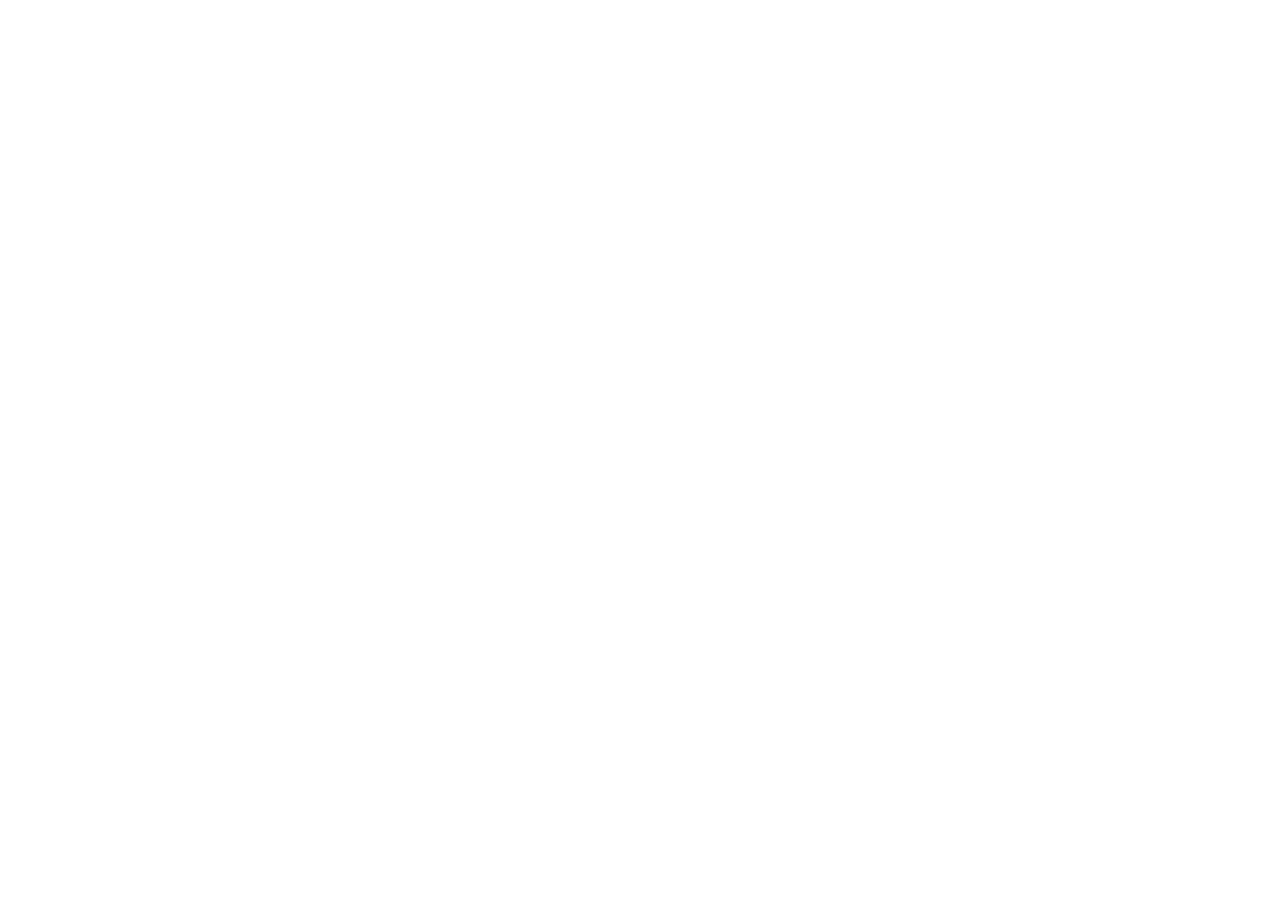
==== index.html @ ec581cc8 "project" ====
<!DOCTYPE html>
<html lang="en">
<head>
    <meta charset="UTF-8">
    <meta name="viewport" content="width=device-width, initial-scale=1.0">
    <meta http-equiv="X-UA-Compatible" content="ie=edge">
    <title>Document</title>
</head>
<body>
    
</body>
</html>
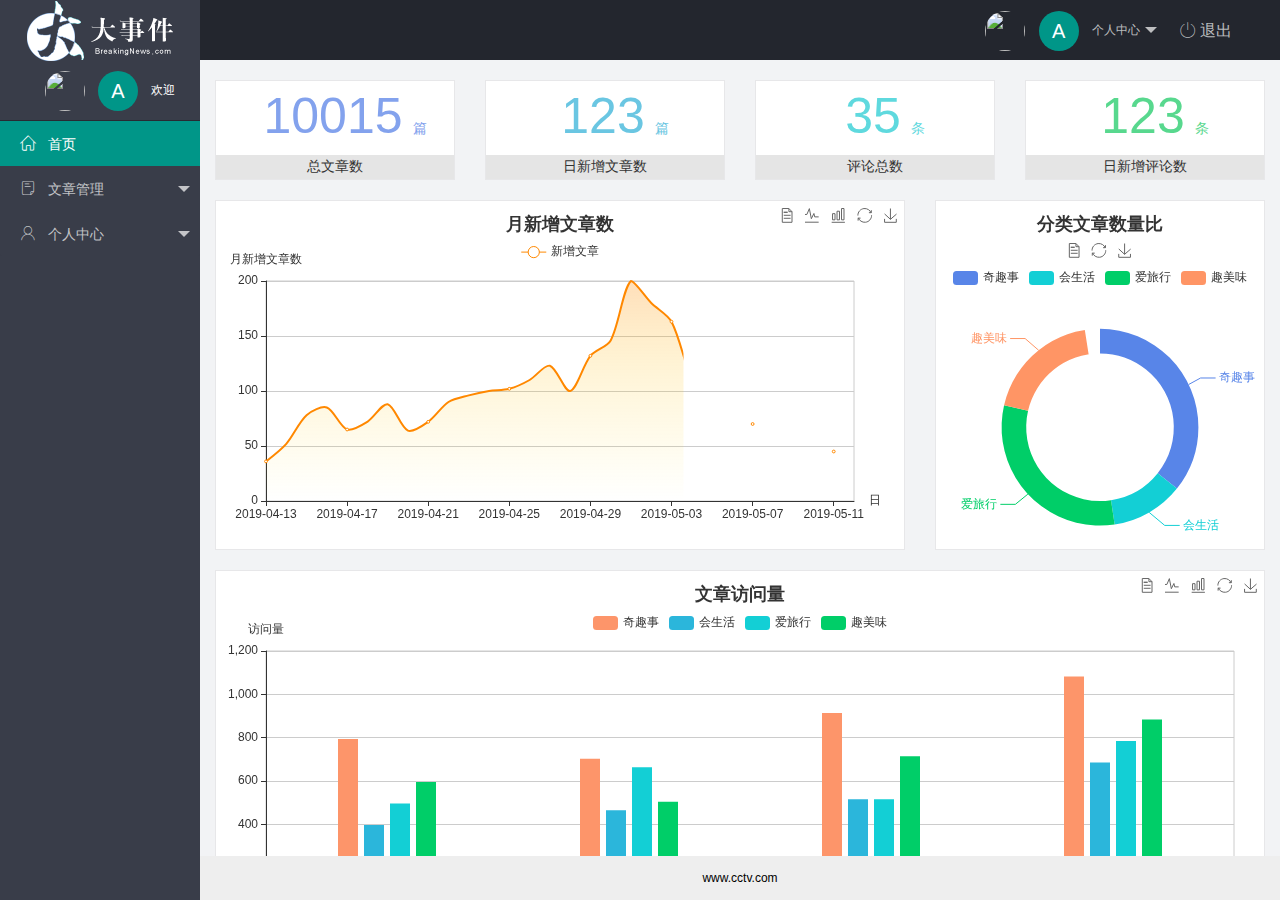
==== commit ab326d18: "完成了主页开发" ====
--- a/index.html
+++ b/index.html
@@ -4,9 +4,100 @@
     <meta charset="UTF-8">
     <meta name="viewport" content="width=device-width, initial-scale=1.0">
     <meta http-equiv="X-UA-Compatible" content="ie=edge">
-    <title>Document</title>
+    <title>后台主页</title>
+    <link rel="stylesheet" href="/assets/lib/layui/css/layui.css">
+    <link rel="stylesheet" href="/assets/fonts/iconfont.css">
+    <link rel="stylesheet" href="/assets/css/index.css">
+    
+   
 </head>
 <body>
-    
-</body>
+    <div class="layui-layout layui-layout-admin">
+      <div class="layui-header">
+        <div class="layui-logo layui-hide-xs layui-bg-black">
+            <img src="/assets/images/logo.png" alt="">
+        </div>
+        <!-- 头部区域（可配合layui 已有的水平导航） -->
+        <ul class="layui-nav layui-layout-left">
+          <!-- 移动端显示 -->
+          <li class="layui-nav-item layui-show-xs-inline-block layui-hide-sm" lay-header-event="menuLeft">
+            <i class="layui-icon layui-icon-spread-left"></i>
+          </li>
+          
+          <li class="layui-nav-item">
+            <dl class="layui-nav-child">
+              <dd><a href="">menu 11</a></dd>
+              <dd><a href="">menu 22</a></dd>
+              <dd><a href="">menu 33</a></dd>
+            </dl>
+          </li>
+        </ul>
+        <ul class="layui-nav layui-layout-right">
+          <li class="layui-nav-item layui-hide layui-show-md-inline-block">
+            <a href="javascript:;" class="userinfo">
+              <img src="//tva1.sinaimg.cn/crop.0.0.118.118.180/5db11ff4gw1e77d3nqrv8j203b03cweg.jpg" class="layui-nav-img">
+              <span class="text-avatar">A</span>
+              个人中心
+            </a>
+            <dl class="layui-nav-child">
+              <dd><a href="">基本资料</a></dd>
+              <dd><a href="">更换头像</a></dd>
+              <dd><a href="">重置密码</a></dd>
+            </dl>
+          </li>
+          <li class="layui-nav-item" lay-header-event="menuRight" lay-unselect>
+            <a href="javascript:;" class="iconfont icon-tuichu" id="btnLogout">
+              退出
+            </a>
+          </li>
+        </ul>
+      </div>
+      
+      <div class="layui-side layui-bg-black">
+        <div class="layui-side-scroll">
+                <div class="userinfo">
+                        <img src="//tva1.sinaimg.cn/crop.0.0.118.118.180/5db11ff4gw1e77d3nqrv8j203b03cweg.jpg" class="layui-nav-img">
+                        <span class="text-avatar">A</span>
+                        <span id="wolcome">欢迎  </span>
+                      </div>
+          <!-- 左侧导航区域（可配合layui已有的垂直导航） -->
+          <ul class="layui-nav layui-nav-tree"  lay-shrink="all" >
+                <li class="layui-nav-item layui-this"><a href="/home/dashboard.html" target="fm"><i class="iconfont icon-home"></i> 首页</a></li>
+            <li class="layui-nav-item">
+              <a class="" href="javascript:;"><i class="iconfont icon-16"></i>  文章管理</a>
+              <dl class="layui-nav-child">
+                <dd><a href="javascript:;" > <span class="layui-icon layui-icon-app"></span>文章类别</a></dd>
+                <dd><a href="javascript:;"><span class="layui-icon layui-icon-app"></span> 文章列表</a></dd>
+                <dd><a href="javascript:;"><span class="layui-icon layui-icon-app"></span> 发布文章</a></dd>
+              </dl>
+            </li>
+            <li class="layui-nav-item">
+              <a href="javascript:;"><i class="iconfont icon-user"></i> 个人中心</a>
+              <dl class="layui-nav-child">
+                <dd><a href="javascript:;"><i class="layui-icon layui-icon-app"></i>  基本资料</a></dd>
+                <dd><a href="javascript:;"><i class="layui-icon layui-icon-app"></i>  更换头像</a></dd>
+                <dd><a href="javascript:;"><i class="layui-icon layui-icon-app"></i>  重置密码</a></dd>                
+              </dl>
+            </li>
+          </ul>
+        </div>
+      </div>
+      
+      <div class="layui-body">
+          <iframe src="/home/dashboard.html" frameborder="0" name="fm"></iframe>
+        <!-- 内容主体区域 -->
+        <div style="padding: 15px;">内容主体区域。记得修改 layui.css 和 js 的路径</div>
+      </div>
+      
+      <div class="layui-footer">
+        <!-- 底部固定区域 -->
+        www.cctv.com
+      </div>
+    </div>
+     <script src="/assets/lib/layui/layui.all.js"></script>
+     <script src="./assets/lib/jquery.js"></script>
+     <script src="./assets/js/baseAPI.js"></script>
+     <script src="./assets/js/index.js"></script>
+    </body>
+   
 </html>--- a/assets/lib/layui/css/layui.css
+++ b/assets/lib/layui/css/layui.css
@@ -0,0 +1,2 @@
+/** layui-v2.5.5 MIT License By https://www.layui.com */
+ .layui-inline,img{display:inline-block;vertical-align:middle}h1,h2,h3,h4,h5,h6{font-weight:400}.layui-edge,.layui-header,.layui-inline,.layui-main{position:relative}.layui-body,.layui-edge,.layui-elip{overflow:hidden}.layui-btn,.layui-edge,.layui-inline,img{vertical-align:middle}.layui-btn,.layui-disabled,.layui-icon,.layui-unselect{-moz-user-select:none;-webkit-user-select:none;-ms-user-select:none}.layui-elip,.layui-form-checkbox span,.layui-form-pane .layui-form-label{text-overflow:ellipsis;white-space:nowrap}.layui-breadcrumb,.layui-tree-btnGroup{visibility:hidden}blockquote,body,button,dd,div,dl,dt,form,h1,h2,h3,h4,h5,h6,input,li,ol,p,pre,td,textarea,th,ul{margin:0;padding:0;-webkit-tap-highlight-color:rgba(0,0,0,0)}a:active,a:hover{outline:0}img{border:none}li{list-style:none}table{border-collapse:collapse;border-spacing:0}h4,h5,h6{font-size:100%}button,input,optgroup,option,select,textarea{font-family:inherit;font-size:inherit;font-style:inherit;font-weight:inherit;outline:0}pre{white-space:pre-wrap;white-space:-moz-pre-wrap;white-space:-pre-wrap;white-space:-o-pre-wrap;word-wrap:break-word}body{line-height:24px;font:14px Helvetica Neue,Helvetica,PingFang SC,Tahoma,Arial,sans-serif}hr{height:1px;margin:10px 0;border:0;clear:both}a{color:#333;text-decoration:none}a:hover{color:#777}a cite{font-style:normal;*cursor:pointer}.layui-border-box,.layui-border-box *{box-sizing:border-box}.layui-box,.layui-box *{box-sizing:content-box}.layui-clear{clear:both;*zoom:1}.layui-clear:after{content:'\20';clear:both;*zoom:1;display:block;height:0}.layui-inline{*display:inline;*zoom:1}.layui-edge{display:inline-block;width:0;height:0;border-width:6px;border-style:dashed;border-color:transparent}.layui-edge-top{top:-4px;border-bottom-color:#999;border-bottom-style:solid}.layui-edge-right{border-left-color:#999;border-left-style:solid}.layui-edge-bottom{top:2px;border-top-color:#999;border-top-style:solid}.layui-edge-left{border-right-color:#999;border-right-style:solid}.layui-disabled,.layui-disabled:hover{color:#d2d2d2!important;cursor:not-allowed!important}.layui-circle{border-radius:100%}.layui-show{display:block!important}.layui-hide{display:none!important}@font-face{font-family:layui-icon;src:url(../font/iconfont.eot?v=250);src:url(../font/iconfont.eot?v=250#iefix) format('embedded-opentype'),url(../font/iconfont.woff2?v=250) format('woff2'),url(../font/iconfont.woff?v=250) format('woff'),url(../font/iconfont.ttf?v=250) format('truetype'),url(../font/iconfont.svg?v=250#layui-icon) format('svg')}.layui-icon{font-family:layui-icon!important;font-size:16px;font-style:normal;-webkit-font-smoothing:antialiased;-moz-osx-font-smoothing:grayscale}.layui-icon-reply-fill:before{content:"\e611"}.layui-icon-set-fill:before{content:"\e614"}.layui-icon-menu-fill:before{content:"\e60f"}.layui-icon-search:before{content:"\e615"}.layui-icon-share:before{content:"\e641"}.layui-icon-set-sm:before{content:"\e620"}.layui-icon-engine:before{content:"\e628"}.layui-icon-close:before{content:"\1006"}.layui-icon-close-fill:before{content:"\1007"}.layui-icon-chart-screen:before{content:"\e629"}.layui-icon-star:before{content:"\e600"}.layui-icon-circle-dot:before{content:"\e617"}.layui-icon-chat:before{content:"\e606"}.layui-icon-release:before{content:"\e609"}.layui-icon-list:before{content:"\e60a"}.layui-icon-chart:before{content:"\e62c"}.layui-icon-ok-circle:before{content:"\1005"}.layui-icon-layim-theme:before{content:"\e61b"}.layui-icon-table:before{content:"\e62d"}.layui-icon-right:before{content:"\e602"}.layui-icon-left:before{content:"\e603"}.layui-icon-cart-simple:before{content:"\e698"}.layui-icon-face-cry:before{content:"\e69c"}.layui-icon-face-smile:before{content:"\e6af"}.layui-icon-survey:before{content:"\e6b2"}.layui-icon-tree:before{content:"\e62e"}.layui-icon-upload-circle:before{content:"\e62f"}.layui-icon-add-circle:before{content:"\e61f"}.layui-icon-download-circle:before{content:"\e601"}.layui-icon-templeate-1:before{content:"\e630"}.layui-icon-util:before{content:"\e631"}.layui-icon-face-surprised:before{content:"\e664"}.layui-icon-edit:before{content:"\e642"}.layui-icon-speaker:before{content:"\e645"}.layui-icon-down:before{content:"\e61a"}.layui-icon-file:before{content:"\e621"}.layui-icon-layouts:before{content:"\e632"}.layui-icon-rate-half:before{content:"\e6c9"}.layui-icon-add-circle-fine:before{content:"\e608"}.layui-icon-prev-circle:before{content:"\e633"}.layui-icon-read:before{content:"\e705"}.layui-icon-404:before{content:"\e61c"}.layui-icon-carousel:before{content:"\e634"}.layui-icon-help:before{content:"\e607"}.layui-icon-code-circle:before{content:"\e635"}.layui-icon-water:before{content:"\e636"}.layui-icon-username:before{content:"\e66f"}.layui-icon-find-fill:before{content:"\e670"}.layui-icon-about:before{content:"\e60b"}.layui-icon-location:before{content:"\e715"}.layui-icon-up:before{content:"\e619"}.layui-icon-pause:before{content:"\e651"}.layui-icon-date:before{content:"\e637"}.layui-icon-layim-uploadfile:before{content:"\e61d"}.layui-icon-delete:before{content:"\e640"}.layui-icon-play:before{content:"\e652"}.layui-icon-top:before{content:"\e604"}.layui-icon-friends:before{content:"\e612"}.layui-icon-refresh-3:before{content:"\e9aa"}.layui-icon-ok:before{content:"\e605"}.layui-icon-layer:before{content:"\e638"}.layui-icon-face-smile-fine:before{content:"\e60c"}.layui-icon-dollar:before{content:"\e659"}.layui-icon-group:before{content:"\e613"}.layui-icon-layim-download:before{content:"\e61e"}.layui-icon-picture-fine:before{content:"\e60d"}.layui-icon-link:before{content:"\e64c"}.layui-icon-diamond:before{content:"\e735"}.layui-icon-log:before{content:"\e60e"}.layui-icon-rate-solid:before{content:"\e67a"}.layui-icon-fonts-del:before{content:"\e64f"}.layui-icon-unlink:before{content:"\e64d"}.layui-icon-fonts-clear:before{content:"\e639"}.layui-icon-triangle-r:before{content:"\e623"}.layui-icon-circle:before{content:"\e63f"}.layui-icon-radio:before{content:"\e643"}.layui-icon-align-center:before{content:"\e647"}.layui-icon-align-right:before{content:"\e648"}.layui-icon-align-left:before{content:"\e649"}.layui-icon-loading-1:before{content:"\e63e"}.layui-icon-return:before{content:"\e65c"}.layui-icon-fonts-strong:before{content:"\e62b"}.layui-icon-upload:before{content:"\e67c"}.layui-icon-dialogue:before{content:"\e63a"}.layui-icon-video:before{content:"\e6ed"}.layui-icon-headset:before{content:"\e6fc"}.layui-icon-cellphone-fine:before{content:"\e63b"}.layui-icon-add-1:before{content:"\e654"}.layui-icon-face-smile-b:before{content:"\e650"}.layui-icon-fonts-html:before{content:"\e64b"}.layui-icon-form:before{content:"\e63c"}.layui-icon-cart:before{content:"\e657"}.layui-icon-camera-fill:before{content:"\e65d"}.layui-icon-tabs:before{content:"\e62a"}.layui-icon-fonts-code:before{content:"\e64e"}.layui-icon-fire:before{content:"\e756"}.layui-icon-set:before{content:"\e716"}.layui-icon-fonts-u:before{content:"\e646"}.layui-icon-triangle-d:before{content:"\e625"}.layui-icon-tips:before{content:"\e702"}.layui-icon-picture:before{content:"\e64a"}.layui-icon-more-vertical:before{content:"\e671"}.layui-icon-flag:before{content:"\e66c"}.layui-icon-loading:before{content:"\e63d"}.layui-icon-fonts-i:before{content:"\e644"}.layui-icon-refresh-1:before{content:"\e666"}.layui-icon-rmb:before{content:"\e65e"}.layui-icon-home:before{content:"\e68e"}.layui-icon-user:before{content:"\e770"}.layui-icon-notice:before{content:"\e667"}.layui-icon-login-weibo:before{content:"\e675"}.layui-icon-voice:before{content:"\e688"}.layui-icon-upload-drag:before{content:"\e681"}.layui-icon-login-qq:before{content:"\e676"}.layui-icon-snowflake:before{content:"\e6b1"}.layui-icon-file-b:before{content:"\e655"}.layui-icon-template:before{content:"\e663"}.layui-icon-auz:before{content:"\e672"}.layui-icon-console:before{content:"\e665"}.layui-icon-app:before{content:"\e653"}.layui-icon-prev:before{content:"\e65a"}.layui-icon-website:before{content:"\e7ae"}.layui-icon-next:before{content:"\e65b"}.layui-icon-component:before{content:"\e857"}.layui-icon-more:before{content:"\e65f"}.layui-icon-login-wechat:before{content:"\e677"}.layui-icon-shrink-right:before{content:"\e668"}.layui-icon-spread-left:before{content:"\e66b"}.layui-icon-camera:before{content:"\e660"}.layui-icon-note:before{content:"\e66e"}.layui-icon-refresh:before{content:"\e669"}.layui-icon-female:before{content:"\e661"}.layui-icon-male:before{content:"\e662"}.layui-icon-password:before{content:"\e673"}.layui-icon-senior:before{content:"\e674"}.layui-icon-theme:before{content:"\e66a"}.layui-icon-tread:before{content:"\e6c5"}.layui-icon-praise:before{content:"\e6c6"}.layui-icon-star-fill:before{content:"\e658"}.layui-icon-rate:before{content:"\e67b"}.layui-icon-template-1:before{content:"\e656"}.layui-icon-vercode:before{content:"\e679"}.layui-icon-cellphone:before{content:"\e678"}.layui-icon-screen-full:before{content:"\e622"}.layui-icon-screen-restore:before{content:"\e758"}.layui-icon-cols:before{content:"\e610"}.layui-icon-export:before{content:"\e67d"}.layui-icon-print:before{content:"\e66d"}.layui-icon-slider:before{content:"\e714"}.layui-icon-addition:before{content:"\e624"}.layui-icon-subtraction:before{content:"\e67e"}.layui-icon-service:before{content:"\e626"}.layui-icon-transfer:before{content:"\e691"}.layui-main{width:1140px;margin:0 auto}.layui-header{z-index:1000;height:60px}.layui-header a:hover{transition:all .5s;-webkit-transition:all .5s}.layui-side{position:fixed;left:0;top:0;bottom:0;z-index:999;width:200px;overflow-x:hidden}.layui-side-scroll{position:relative;width:220px;height:100%;overflow-x:hidden}.layui-body{position:absolute;left:200px;right:0;top:0;bottom:0;z-index:998;width:auto;overflow-y:auto;box-sizing:border-box}.layui-layout-body{overflow:hidden}.layui-layout-admin .layui-header{background-color:#23262E}.layui-layout-admin .layui-side{top:60px;width:200px;overflow-x:hidden}.layui-layout-admin .layui-body{position:fixed;top:60px;bottom:44px}.layui-layout-admin .layui-main{width:auto;margin:0 15px}.layui-layout-admin .layui-footer{position:fixed;left:200px;right:0;bottom:0;height:44px;line-height:44px;padding:0 15px;background-color:#eee}.layui-layout-admin .layui-logo{position:absolute;left:0;top:0;width:200px;height:100%;line-height:60px;text-align:center;color:#009688;font-size:16px}.layui-layout-admin .layui-header .layui-nav{background:0 0}.layui-layout-left{position:absolute!important;left:200px;top:0}.layui-layout-right{position:absolute!important;right:0;top:0}.layui-container{position:relative;margin:0 auto;padding:0 15px;box-sizing:border-box}.layui-fluid{position:relative;margin:0 auto;padding:0 15px}.layui-row:after,.layui-row:before{content:'';display:block;clear:both}.layui-col-lg1,.layui-col-lg10,.layui-col-lg11,.layui-col-lg12,.layui-col-lg2,.layui-col-lg3,.layui-col-lg4,.layui-col-lg5,.layui-col-lg6,.layui-col-lg7,.layui-col-lg8,.layui-col-lg9,.layui-col-md1,.layui-col-md10,.layui-col-md11,.layui-col-md12,.layui-col-md2,.layui-col-md3,.layui-col-md4,.layui-col-md5,.layui-col-md6,.layui-col-md7,.layui-col-md8,.layui-col-md9,.layui-col-sm1,.layui-col-sm10,.layui-col-sm11,.layui-col-sm12,.layui-col-sm2,.layui-col-sm3,.layui-col-sm4,.layui-col-sm5,.layui-col-sm6,.layui-col-sm7,.layui-col-sm8,.layui-col-sm9,.layui-col-xs1,.layui-col-xs10,.layui-col-xs11,.layui-col-xs12,.layui-col-xs2,.layui-col-xs3,.layui-col-xs4,.layui-col-xs5,.layui-col-xs6,.layui-col-xs7,.layui-col-xs8,.layui-col-xs9{position:relative;display:block;box-sizing:border-box}.layui-col-xs1,.layui-col-xs10,.layui-col-xs11,.layui-col-xs12,.layui-col-xs2,.layui-col-xs3,.layui-col-xs4,.layui-col-xs5,.layui-col-xs6,.layui-col-xs7,.layui-col-xs8,.layui-col-xs9{float:left}.layui-col-xs1{width:8.33333333%}.layui-col-xs2{width:16.66666667%}.layui-col-xs3{width:25%}.layui-col-xs4{width:33.33333333%}.layui-col-xs5{width:41.66666667%}.layui-col-xs6{width:50%}.layui-col-xs7{width:58.33333333%}.layui-col-xs8{width:66.66666667%}.layui-col-xs9{width:75%}.layui-col-xs10{width:83.33333333%}.layui-col-xs11{width:91.66666667%}.layui-col-xs12{width:100%}.layui-col-xs-offset1{margin-left:8.33333333%}.layui-col-xs-offset2{margin-left:16.66666667%}.layui-col-xs-offset3{margin-left:25%}.layui-col-xs-offset4{margin-left:33.33333333%}.layui-col-xs-offset5{margin-left:41.66666667%}.layui-col-xs-offset6{margin-left:50%}.layui-col-xs-offset7{margin-left:58.33333333%}.layui-col-xs-offset8{margin-left:66.66666667%}.layui-col-xs-offset9{margin-left:75%}.layui-col-xs-offset10{margin-left:83.33333333%}.layui-col-xs-offset11{margin-left:91.66666667%}.layui-col-xs-offset12{margin-left:100%}@media screen and (max-width:768px){.layui-hide-xs{display:none!important}.layui-show-xs-block{display:block!important}.layui-show-xs-inline{display:inline!important}.layui-show-xs-inline-block{display:inline-block!important}}@media screen and (min-width:768px){.layui-container{width:750px}.layui-hide-sm{display:none!important}.layui-show-sm-block{display:block!important}.layui-show-sm-inline{display:inline!important}.layui-show-sm-inline-block{display:inline-block!important}.layui-col-sm1,.layui-col-sm10,.layui-col-sm11,.layui-col-sm12,.layui-col-sm2,.layui-col-sm3,.layui-col-sm4,.layui-col-sm5,.layui-col-sm6,.layui-col-sm7,.layui-col-sm8,.layui-col-sm9{float:left}.layui-col-sm1{width:8.33333333%}.layui-col-sm2{width:16.66666667%}.layui-col-sm3{width:25%}.layui-col-sm4{width:33.33333333%}.layui-col-sm5{width:41.66666667%}.layui-col-sm6{width:50%}.layui-col-sm7{width:58.33333333%}.layui-col-sm8{width:66.66666667%}.layui-col-sm9{width:75%}.layui-col-sm10{width:83.33333333%}.layui-col-sm11{width:91.66666667%}.layui-col-sm12{width:100%}.layui-col-sm-offset1{margin-left:8.33333333%}.layui-col-sm-offset2{margin-left:16.66666667%}.layui-col-sm-offset3{margin-left:25%}.layui-col-sm-offset4{margin-left:33.33333333%}.layui-col-sm-offset5{margin-left:41.66666667%}.layui-col-sm-offset6{margin-left:50%}.layui-col-sm-offset7{margin-left:58.33333333%}.layui-col-sm-offset8{margin-left:66.66666667%}.layui-col-sm-offset9{margin-left:75%}.layui-col-sm-offset10{margin-left:83.33333333%}.layui-col-sm-offset11{margin-left:91.66666667%}.layui-col-sm-offset12{margin-left:100%}}@media screen and (min-width:992px){.layui-container{width:970px}.layui-hide-md{display:none!important}.layui-show-md-block{display:block!important}.layui-show-md-inline{display:inline!important}.layui-show-md-inline-block{display:inline-block!important}.layui-col-md1,.layui-col-md10,.layui-col-md11,.layui-col-md12,.layui-col-md2,.layui-col-md3,.layui-col-md4,.layui-col-md5,.layui-col-md6,.layui-col-md7,.layui-col-md8,.layui-col-md9{float:left}.layui-col-md1{width:8.33333333%}.layui-col-md2{width:16.66666667%}.layui-col-md3{width:25%}.layui-col-md4{width:33.33333333%}.layui-col-md5{width:41.66666667%}.layui-col-md6{width:50%}.layui-col-md7{width:58.33333333%}.layui-col-md8{width:66.66666667%}.layui-col-md9{width:75%}.layui-col-md10{width:83.33333333%}.layui-col-md11{width:91.66666667%}.layui-col-md12{width:100%}.layui-col-md-offset1{margin-left:8.33333333%}.layui-col-md-offset2{margin-left:16.66666667%}.layui-col-md-offset3{margin-left:25%}.layui-col-md-offset4{margin-left:33.33333333%}.layui-col-md-offset5{margin-left:41.66666667%}.layui-col-md-offset6{margin-left:50%}.layui-col-md-offset7{margin-left:58.33333333%}.layui-col-md-offset8{margin-left:66.66666667%}.layui-col-md-offset9{margin-left:75%}.layui-col-md-offset10{margin-left:83.33333333%}.layui-col-md-offset11{margin-left:91.66666667%}.layui-col-md-offset12{margin-left:100%}}@media screen and (min-width:1200px){.layui-container{width:1170px}.layui-hide-lg{display:none!important}.layui-show-lg-block{display:block!important}.layui-show-lg-inline{display:inline!important}.layui-show-lg-inline-block{display:inline-block!important}.layui-col-lg1,.layui-col-lg10,.layui-col-lg11,.layui-col-lg12,.layui-col-lg2,.layui-col-lg3,.layui-col-lg4,.layui-col-lg5,.layui-col-lg6,.layui-col-lg7,.layui-col-lg8,.layui-col-lg9{float:left}.layui-col-lg1{width:8.33333333%}.layui-col-lg2{width:16.66666667%}.layui-col-lg3{width:25%}.layui-col-lg4{width:33.33333333%}.layui-col-lg5{width:41.66666667%}.layui-col-lg6{width:50%}.layui-col-lg7{width:58.33333333%}.layui-col-lg8{width:66.66666667%}.layui-col-lg9{width:75%}.layui-col-lg10{width:83.33333333%}.layui-col-lg11{width:91.66666667%}.layui-col-lg12{width:100%}.layui-col-lg-offset1{margin-left:8.33333333%}.layui-col-lg-offset2{margin-left:16.66666667%}.layui-col-lg-offset3{margin-left:25%}.layui-col-lg-offset4{margin-left:33.33333333%}.layui-col-lg-offset5{margin-left:41.66666667%}.layui-col-lg-offset6{margin-left:50%}.layui-col-lg-offset7{margin-left:58.33333333%}.layui-col-lg-offset8{margin-left:66.66666667%}.layui-col-lg-offset9{margin-left:75%}.layui-col-lg-offset10{margin-left:83.33333333%}.layui-col-lg-offset11{margin-left:91.66666667%}.layui-col-lg-offset12{margin-left:100%}}.layui-col-space1{margin:-.5px}.layui-col-space1>*{padding:.5px}.layui-col-space3{margin:-1.5px}.layui-col-space3>*{padding:1.5px}.layui-col-space5{margin:-2.5px}.layui-col-space5>*{padding:2.5px}.layui-col-space8{margin:-3.5px}.layui-col-space8>*{padding:3.5px}.layui-col-space10{margin:-5px}.layui-col-space10>*{padding:5px}.layui-col-space12{margin:-6px}.layui-col-space12>*{padding:6px}.layui-col-space15{margin:-7.5px}.layui-col-space15>*{padding:7.5px}.layui-col-space18{margin:-9px}.layui-col-space18>*{padding:9px}.layui-col-space20{margin:-10px}.layui-col-space20>*{padding:10px}.layui-col-space22{margin:-11px}.layui-col-space22>*{padding:11px}.layui-col-space25{margin:-12.5px}.layui-col-space25>*{padding:12.5px}.layui-col-space30{margin:-15px}.layui-col-space30>*{padding:15px}.layui-btn,.layui-input,.layui-select,.layui-textarea,.layui-upload-button{outline:0;-webkit-appearance:none;transition:all .3s;-webkit-transition:all .3s;box-sizing:border-box}.layui-elem-quote{margin-bottom:10px;padding:15px;line-height:22px;border-left:5px solid #009688;border-radius:0 2px 2px 0;background-color:#f2f2f2}.layui-quote-nm{border-style:solid;border-width:1px 1px 1px 5px;background:0 0}.layui-elem-field{margin-bottom:10px;padding:0;border-width:1px;border-style:solid}.layui-elem-field legend{margin-left:20px;padding:0 10px;font-size:20px;font-weight:300}.layui-field-title{margin:10px 0 20px;border-width:1px 0 0}.layui-field-box{padding:10px 15px}.layui-field-title .layui-field-box{padding:10px 0}.layui-progress{position:relative;height:6px;border-radius:20px;background-color:#e2e2e2}.layui-progress-bar{position:absolute;left:0;top:0;width:0;max-width:100%;height:6px;border-radius:20px;text-align:right;background-color:#5FB878;transition:all .3s;-webkit-transition:all .3s}.layui-progress-big,.layui-progress-big .layui-progress-bar{height:18px;line-height:18px}.layui-progress-text{position:relative;top:-20px;line-height:18px;font-size:12px;color:#666}.layui-progress-big .layui-progress-text{position:static;padding:0 10px;color:#fff}.layui-collapse{border-width:1px;border-style:solid;border-radius:2px}.layui-colla-content,.layui-colla-item{border-top-width:1px;border-top-style:solid}.layui-colla-item:first-child{border-top:none}.layui-colla-title{position:relative;height:42px;line-height:42px;padding:0 15px 0 35px;color:#333;background-color:#f2f2f2;cursor:pointer;font-size:14px;overflow:hidden}.layui-colla-content{display:none;padding:10px 15px;line-height:22px;color:#666}.layui-colla-icon{position:absolute;left:15px;top:0;font-size:14px}.layui-card{margin-bottom:15px;border-radius:2px;background-color:#fff;box-shadow:0 1px 2px 0 rgba(0,0,0,.05)}.layui-card:last-child{margin-bottom:0}.layui-card-header{position:relative;height:42px;line-height:42px;padding:0 15px;border-bottom:1px solid #f6f6f6;color:#333;border-radius:2px 2px 0 0;font-size:14px}.layui-bg-black,.layui-bg-blue,.layui-bg-cyan,.layui-bg-green,.layui-bg-orange,.layui-bg-red{color:#fff!important}.layui-card-body{position:relative;padding:10px 15px;line-height:24px}.layui-card-body[pad15]{padding:15px}.layui-card-body[pad20]{padding:20px}.layui-card-body .layui-table{margin:5px 0}.layui-card .layui-tab{margin:0}.layui-panel-window{position:relative;padding:15px;border-radius:0;border-top:5px solid #E6E6E6;background-color:#fff}.layui-auxiliar-moving{position:fixed;left:0;right:0;top:0;bottom:0;width:100%;height:100%;background:0 0;z-index:9999999999}.layui-form-label,.layui-form-mid,.layui-form-select,.layui-input-block,.layui-input-inline,.layui-textarea{position:relative}.layui-bg-red{background-color:#FF5722!important}.layui-bg-orange{background-color:#FFB800!important}.layui-bg-green{background-color:#009688!important}.layui-bg-cyan{background-color:#2F4056!important}.layui-bg-blue{background-color:#1E9FFF!important}.layui-bg-black{background-color:#393D49!important}.layui-bg-gray{background-color:#eee!important;color:#666!important}.layui-badge-rim,.layui-colla-content,.layui-colla-item,.layui-collapse,.layui-elem-field,.layui-form-pane .layui-form-item[pane],.layui-form-pane .layui-form-label,.layui-input,.layui-layedit,.layui-layedit-tool,.layui-quote-nm,.layui-select,.layui-tab-bar,.layui-tab-card,.layui-tab-title,.layui-tab-title .layui-this:after,.layui-textarea{border-color:#e6e6e6}.layui-timeline-item:before,hr{background-color:#e6e6e6}.layui-text{line-height:22px;font-size:14px;color:#666}.layui-text h1,.layui-text h2,.layui-text h3{font-weight:500;color:#333}.layui-text h1{font-size:30px}.layui-text h2{font-size:24px}.layui-text h3{font-size:18px}.layui-text a:not(.layui-btn){color:#01AAED}.layui-text a:not(.layui-btn):hover{text-decoration:underline}.layui-text ul{padding:5px 0 5px 15px}.layui-text ul li{margin-top:5px;list-style-type:disc}.layui-text em,.layui-word-aux{color:#999!important;padding:0 5px!important}.layui-btn{display:inline-block;height:38px;line-height:38px;padding:0 18px;background-color:#009688;color:#fff;white-space:nowrap;text-align:center;font-size:14px;border:none;border-radius:2px;cursor:pointer}.layui-btn:hover{opacity:.8;filter:alpha(opacity=80);color:#fff}.layui-btn:active{opacity:1;filter:alpha(opacity=100)}.layui-btn+.layui-btn{margin-left:10px}.layui-btn-container{font-size:0}.layui-btn-container .layui-btn{margin-right:10px;margin-bottom:10px}.layui-btn-container .layui-btn+.layui-btn{margin-left:0}.layui-table .layui-btn-container .layui-btn{margin-bottom:9px}.layui-btn-radius{border-radius:100px}.layui-btn .layui-icon{margin-right:3px;font-size:18px;vertical-align:bottom;vertical-align:middle\9}.layui-btn-primary{border:1px solid #C9C9C9;background-color:#fff;color:#555}.layui-btn-primary:hover{border-color:#009688;color:#333}.layui-btn-normal{background-color:#1E9FFF}.layui-btn-warm{background-color:#FFB800}.layui-btn-danger{background-color:#FF5722}.layui-btn-checked{background-color:#5FB878}.layui-btn-disabled,.layui-btn-disabled:active,.layui-btn-disabled:hover{border:1px solid #e6e6e6;background-color:#FBFBFB;color:#C9C9C9;cursor:not-allowed;opacity:1}.layui-btn-lg{height:44px;line-height:44px;padding:0 25px;font-size:16px}.layui-btn-sm{height:30px;line-height:30px;padding:0 10px;font-size:12px}.layui-btn-sm i{font-size:16px!important}.layui-btn-xs{height:22px;line-height:22px;padding:0 5px;font-size:12px}.layui-btn-xs i{font-size:14px!important}.layui-btn-group{display:inline-block;vertical-align:middle;font-size:0}.layui-btn-group .layui-btn{margin-left:0!important;margin-right:0!important;border-left:1px solid rgba(255,255,255,.5);border-radius:0}.layui-btn-group .layui-btn-primary{border-left:none}.layui-btn-group .layui-btn-primary:hover{border-color:#C9C9C9;color:#009688}.layui-btn-group .layui-btn:first-child{border-left:none;border-radius:2px 0 0 2px}.layui-btn-group .layui-btn-primary:first-child{border-left:1px solid #c9c9c9}.layui-btn-group .layui-btn:last-child{border-radius:0 2px 2px 0}.layui-btn-group .layui-btn+.layui-btn{margin-left:0}.layui-btn-group+.layui-btn-group{margin-left:10px}.layui-btn-fluid{width:100%}.layui-input,.layui-select,.layui-textarea{height:38px;line-height:1.3;line-height:38px\9;border-width:1px;border-style:solid;background-color:#fff;border-radius:2px}.layui-input::-webkit-input-placeholder,.layui-select::-webkit-input-placeholder,.layui-textarea::-webkit-input-placeholder{line-height:1.3}.layui-input,.layui-textarea{display:block;width:100%;padding-left:10px}.layui-input:hover,.layui-textarea:hover{border-color:#D2D2D2!important}.layui-input:focus,.layui-textarea:focus{border-color:#C9C9C9!important}.layui-textarea{min-height:100px;height:auto;line-height:20px;padding:6px 10px;resize:vertical}.layui-select{padding:0 10px}.layui-form input[type=checkbox],.layui-form input[type=radio],.layui-form select{display:none}.layui-form [lay-ignore]{display:initial}.layui-form-item{margin-bottom:15px;clear:both;*zoom:1}.layui-form-item:after{content:'\20';clear:both;*zoom:1;display:block;height:0}.layui-form-label{float:left;display:block;padding:9px 15px;width:80px;font-weight:400;line-height:20px;text-align:right}.layui-form-label-col{display:block;float:none;padding:9px 0;line-height:20px;text-align:left}.layui-form-item .layui-inline{margin-bottom:5px;margin-right:10px}.layui-input-block{margin-left:110px;min-height:36px}.layui-input-inline{display:inline-block;vertical-align:middle}.layui-form-item .layui-input-inline{float:left;width:190px;margin-right:10px}.layui-form-text .layui-input-inline{width:auto}.layui-form-mid{float:left;display:block;padding:9px 0!important;line-height:20px;margin-right:10px}.layui-form-danger+.layui-form-select .layui-input,.layui-form-danger:focus{border-color:#FF5722!important}.layui-form-select .layui-input{padding-right:30px;cursor:pointer}.layui-form-select .layui-edge{position:absolute;right:10px;top:50%;margin-top:-3px;cursor:pointer;border-width:6px;border-top-color:#c2c2c2;border-top-style:solid;transition:all .3s;-webkit-transition:all .3s}.layui-form-select dl{display:none;position:absolute;left:0;top:42px;padding:5px 0;z-index:899;min-width:100%;border:1px solid #d2d2d2;max-height:300px;overflow-y:auto;background-color:#fff;border-radius:2px;box-shadow:0 2px 4px rgba(0,0,0,.12);box-sizing:border-box}.layui-form-select dl dd,.layui-form-select dl dt{padding:0 10px;line-height:36px;white-space:nowrap;overflow:hidden;text-overflow:ellipsis}.layui-form-select dl dt{font-size:12px;color:#999}.layui-form-select dl dd{cursor:pointer}.layui-form-select dl dd:hover{background-color:#f2f2f2;-webkit-transition:.5s all;transition:.5s all}.layui-form-select .layui-select-group dd{padding-left:20px}.layui-form-select dl dd.layui-select-tips{padding-left:10px!important;color:#999}.layui-form-select dl dd.layui-this{background-color:#5FB878;color:#fff}.layui-form-checkbox,.layui-form-select dl dd.layui-disabled{background-color:#fff}.layui-form-selected dl{display:block}.layui-form-checkbox,.layui-form-checkbox *,.layui-form-switch{display:inline-block;vertical-align:middle}.layui-form-selected .layui-edge{margin-top:-9px;-webkit-transform:rotate(180deg);transform:rotate(180deg);margin-top:-3px\9}:root .layui-form-selected .layui-edge{margin-top:-9px\0/IE9}.layui-form-selectup dl{top:auto;bottom:42px}.layui-select-none{margin:5px 0;text-align:center;color:#999}.layui-select-disabled .layui-disabled{border-color:#eee!important}.layui-select-disabled .layui-edge{border-top-color:#d2d2d2}.layui-form-checkbox{position:relative;height:30px;line-height:30px;margin-right:10px;padding-right:30px;cursor:pointer;font-size:0;-webkit-transition:.1s linear;transition:.1s linear;box-sizing:border-box}.layui-form-checkbox span{padding:0 10px;height:100%;font-size:14px;border-radius:2px 0 0 2px;background-color:#d2d2d2;color:#fff;overflow:hidden}.layui-form-checkbox:hover span{background-color:#c2c2c2}.layui-form-checkbox i{position:absolute;right:0;top:0;width:30px;height:28px;border:1px solid #d2d2d2;border-left:none;border-radius:0 2px 2px 0;color:#fff;font-size:20px;text-align:center}.layui-form-checkbox:hover i{border-color:#c2c2c2;color:#c2c2c2}.layui-form-checked,.layui-form-checked:hover{border-color:#5FB878}.layui-form-checked span,.layui-form-checked:hover span{background-color:#5FB878}.layui-form-checked i,.layui-form-checked:hover i{color:#5FB878}.layui-form-item .layui-form-checkbox{margin-top:4px}.layui-form-checkbox[lay-skin=primary]{height:auto!important;line-height:normal!important;min-width:18px;min-height:18px;border:none!important;margin-right:0;padding-left:28px;padding-right:0;background:0 0}.layui-form-checkbox[lay-skin=primary] span{padding-left:0;padding-right:15px;line-height:18px;background:0 0;color:#666}.layui-form-checkbox[lay-skin=primary] i{right:auto;left:0;width:16px;height:16px;line-height:16px;border:1px solid #d2d2d2;font-size:12px;border-radius:2px;background-color:#fff;-webkit-transition:.1s linear;transition:.1s linear}.layui-form-checkbox[lay-skin=primary]:hover i{border-color:#5FB878;color:#fff}.layui-form-checked[lay-skin=primary] i{border-color:#5FB878!important;background-color:#5FB878;color:#fff}.layui-checkbox-disbaled[lay-skin=primary] span{background:0 0!important;color:#c2c2c2}.layui-checkbox-disbaled[lay-skin=primary]:hover i{border-color:#d2d2d2}.layui-form-item .layui-form-checkbox[lay-skin=primary]{margin-top:10px}.layui-form-switch{position:relative;height:22px;line-height:22px;min-width:35px;padding:0 5px;margin-top:8px;border:1px solid #d2d2d2;border-radius:20px;cursor:pointer;background-color:#fff;-webkit-transition:.1s linear;transition:.1s linear}.layui-form-switch i{position:absolute;left:5px;top:3px;width:16px;height:16px;border-radius:20px;background-color:#d2d2d2;-webkit-transition:.1s linear;transition:.1s linear}.layui-form-switch em{position:relative;top:0;width:25px;margin-left:21px;padding:0!important;text-align:center!important;color:#999!important;font-style:normal!important;font-size:12px}.layui-form-onswitch{border-color:#5FB878;background-color:#5FB878}.layui-checkbox-disbaled,.layui-checkbox-disbaled i{border-color:#e2e2e2!important}.layui-form-onswitch i{left:100%;margin-left:-21px;background-color:#fff}.layui-form-onswitch em{margin-left:5px;margin-right:21px;color:#fff!important}.layui-checkbox-disbaled span{background-color:#e2e2e2!important}.layui-checkbox-disbaled:hover i{color:#fff!important}[lay-radio]{display:none}.layui-form-radio,.layui-form-radio *{display:inline-block;vertical-align:middle}.layui-form-radio{line-height:28px;margin:6px 10px 0 0;padding-right:10px;cursor:pointer;font-size:0}.layui-form-radio *{font-size:14px}.layui-form-radio>i{margin-right:8px;font-size:22px;color:#c2c2c2}.layui-form-radio>i:hover,.layui-form-radioed>i{color:#5FB878}.layui-radio-disbaled>i{color:#e2e2e2!important}.layui-form-pane .layui-form-label{width:110px;padding:8px 15px;height:38px;line-height:20px;border-width:1px;border-style:solid;border-radius:2px 0 0 2px;text-align:center;background-color:#FBFBFB;overflow:hidden;box-sizing:border-box}.layui-form-pane .layui-input-inline{margin-left:-1px}.layui-form-pane .layui-input-block{margin-left:110px;left:-1px}.layui-form-pane .layui-input{border-radius:0 2px 2px 0}.layui-form-pane .layui-form-text .layui-form-label{float:none;width:100%;border-radius:2px;box-sizing:border-box;text-align:left}.layui-form-pane .layui-form-text .layui-input-inline{display:block;margin:0;top:-1px;clear:both}.layui-form-pane .layui-form-text .layui-input-block{margin:0;left:0;top:-1px}.layui-form-pane .layui-form-text .layui-textarea{min-height:100px;border-radius:0 0 2px 2px}.layui-form-pane .layui-form-checkbox{margin:4px 0 4px 10px}.layui-form-pane .layui-form-radio,.layui-form-pane .layui-form-switch{margin-top:6px;margin-left:10px}.layui-form-pane .layui-form-item[pane]{position:relative;border-width:1px;border-style:solid}.layui-form-pane .layui-form-item[pane] .layui-form-label{position:absolute;left:0;top:0;height:100%;border-width:0 1px 0 0}.layui-form-pane .layui-form-item[pane] .layui-input-inline{margin-left:110px}@media screen and (max-width:450px){.layui-form-item .layui-form-label{text-overflow:ellipsis;overflow:hidden;white-space:nowrap}.layui-form-item .layui-inline{display:block;margin-right:0;margin-bottom:20px;clear:both}.layui-form-item .layui-inline:after{content:'\20';clear:both;display:block;height:0}.layui-form-item .layui-input-inline{display:block;float:none;left:-3px;width:auto;margin:0 0 10px 112px}.layui-form-item .layui-input-inline+.layui-form-mid{margin-left:110px;top:-5px;padding:0}.layui-form-item .layui-form-checkbox{margin-right:5px;margin-bottom:5px}}.layui-layedit{border-width:1px;border-style:solid;border-radius:2px}.layui-layedit-tool{padding:3px 5px;border-bottom-width:1px;border-bottom-style:solid;font-size:0}.layedit-tool-fixed{position:fixed;top:0;border-top:1px solid #e2e2e2}.layui-layedit-tool .layedit-tool-mid,.layui-layedit-tool .layui-icon{display:inline-block;vertical-align:middle;text-align:center;font-size:14px}.layui-layedit-tool .layui-icon{position:relative;width:32px;height:30px;line-height:30px;margin:3px 5px;color:#777;cursor:pointer;border-radius:2px}.layui-layedit-tool .layui-icon:hover{color:#393D49}.layui-layedit-tool .layui-icon:active{color:#000}.layui-layedit-tool .layedit-tool-active{background-color:#e2e2e2;color:#000}.layui-layedit-tool .layui-disabled,.layui-layedit-tool .layui-disabled:hover{color:#d2d2d2;cursor:not-allowed}.layui-layedit-tool .layedit-tool-mid{width:1px;height:18px;margin:0 10px;background-color:#d2d2d2}.layedit-tool-html{width:50px!important;font-size:30px!important}.layedit-tool-b,.layedit-tool-code,.layedit-tool-help{font-size:16px!important}.layedit-tool-d,.layedit-tool-face,.layedit-tool-image,.layedit-tool-unlink{font-size:18px!important}.layedit-tool-image input{position:absolute;font-size:0;left:0;top:0;width:100%;height:100%;opacity:.01;filter:Alpha(opacity=1);cursor:pointer}.layui-layedit-iframe iframe{display:block;width:100%}#LAY_layedit_code{overflow:hidden}.layui-laypage{display:inline-block;*display:inline;*zoom:1;vertical-align:middle;margin:10px 0;font-size:0}.layui-laypage>a:first-child,.layui-laypage>a:first-child em{border-radius:2px 0 0 2px}.layui-laypage>a:last-child,.layui-laypage>a:last-child em{border-radius:0 2px 2px 0}.layui-laypage>:first-child{margin-left:0!important}.layui-laypage>:last-child{margin-right:0!important}.layui-laypage a,.layui-laypage button,.layui-laypage input,.layui-laypage select,.layui-laypage span{border:1px solid #e2e2e2}.layui-laypage a,.layui-laypage span{display:inline-block;*display:inline;*zoom:1;vertical-align:middle;padding:0 15px;height:28px;line-height:28px;margin:0 -1px 5px 0;background-color:#fff;color:#333;font-size:12px}.layui-flow-more a *,.layui-laypage input,.layui-table-view select[lay-ignore]{display:inline-block}.layui-laypage a:hover{color:#009688}.layui-laypage em{font-style:normal}.layui-laypage .layui-laypage-spr{color:#999;font-weight:700}.layui-laypage a{text-decoration:none}.layui-laypage .layui-laypage-curr{position:relative}.layui-laypage .layui-laypage-curr em{position:relative;color:#fff}.layui-laypage .layui-laypage-curr .layui-laypage-em{position:absolute;left:-1px;top:-1px;padding:1px;width:100%;height:100%;background-color:#009688}.layui-laypage-em{border-radius:2px}.layui-laypage-next em,.layui-laypage-prev em{font-family:Sim sun;font-size:16px}.layui-laypage .layui-laypage-count,.layui-laypage .layui-laypage-limits,.layui-laypage .layui-laypage-refresh,.layui-laypage .layui-laypage-skip{margin-left:10px;margin-right:10px;padding:0;border:none}.layui-laypage .layui-laypage-limits,.layui-laypage .layui-laypage-refresh{vertical-align:top}.layui-laypage .layui-laypage-refresh i{font-size:18px;cursor:pointer}.layui-laypage select{height:22px;padding:3px;border-radius:2px;cursor:pointer}.layui-laypage .layui-laypage-skip{height:30px;line-height:30px;color:#999}.layui-laypage button,.layui-laypage input{height:30px;line-height:30px;border-radius:2px;vertical-align:top;background-color:#fff;box-sizing:border-box}.layui-laypage input{width:40px;margin:0 10px;padding:0 3px;text-align:center}.layui-laypage input:focus,.layui-laypage select:focus{border-color:#009688!important}.layui-laypage button{margin-left:10px;padding:0 10px;cursor:pointer}.layui-table,.layui-table-view{margin:10px 0}.layui-flow-more{margin:10px 0;text-align:center;color:#999;font-size:14px}.layui-flow-more a{height:32px;line-height:32px}.layui-flow-more a *{vertical-align:top}.layui-flow-more a cite{padding:0 20px;border-radius:3px;background-color:#eee;color:#333;font-style:normal}.layui-flow-more a cite:hover{opacity:.8}.layui-flow-more a i{font-size:30px;color:#737383}.layui-table{width:100%;background-color:#fff;color:#666}.layui-table tr{transition:all .3s;-webkit-transition:all .3s}.layui-table th{text-align:left;font-weight:400}.layui-table tbody tr:hover,.layui-table thead tr,.layui-table-click,.layui-table-header,.layui-table-hover,.layui-table-mend,.layui-table-patch,.layui-table-tool,.layui-table-total,.layui-table-total tr,.layui-table[lay-even] tr:nth-child(even){background-color:#f2f2f2}.layui-table td,.layui-table th,.layui-table-col-set,.layui-table-fixed-r,.layui-table-grid-down,.layui-table-header,.layui-table-page,.layui-table-tips-main,.layui-table-tool,.layui-table-total,.layui-table-view,.layui-table[lay-skin=line],.layui-table[lay-skin=row]{border-width:1px;border-style:solid;border-color:#e6e6e6}.layui-table td,.layui-table th{position:relative;padding:9px 15px;min-height:20px;line-height:20px;font-size:14px}.layui-table[lay-skin=line] td,.layui-table[lay-skin=line] th{border-width:0 0 1px}.layui-table[lay-skin=row] td,.layui-table[lay-skin=row] th{border-width:0 1px 0 0}.layui-table[lay-skin=nob] td,.layui-table[lay-skin=nob] th{border:none}.layui-table img{max-width:100px}.layui-table[lay-size=lg] td,.layui-table[lay-size=lg] th{padding:15px 30px}.layui-table-view .layui-table[lay-size=lg] .layui-table-cell{height:40px;line-height:40px}.layui-table[lay-size=sm] td,.layui-table[lay-size=sm] th{font-size:12px;padding:5px 10px}.layui-table-view .layui-table[lay-size=sm] .layui-table-cell{height:20px;line-height:20px}.layui-table[lay-data]{display:none}.layui-table-box{position:relative;overflow:hidden}.layui-table-view .layui-table{position:relative;width:auto;margin:0}.layui-table-view .layui-table[lay-skin=line]{border-width:0 1px 0 0}.layui-table-view .layui-table[lay-skin=row]{border-width:0 0 1px}.layui-table-view .layui-table td,.layui-table-view .layui-table th{padding:5px 0;border-top:none;border-left:none}.layui-table-view .layui-table th.layui-unselect .layui-table-cell span{cursor:pointer}.layui-table-view .layui-table td{cursor:default}.layui-table-view .layui-table td[data-edit=text]{cursor:text}.layui-table-view .layui-form-checkbox[lay-skin=primary] i{width:18px;height:18px}.layui-table-view .layui-form-radio{line-height:0;padding:0}.layui-table-view .layui-form-radio>i{margin:0;font-size:20px}.layui-table-init{position:absolute;left:0;top:0;width:100%;height:100%;text-align:center;z-index:110}.layui-table-init .layui-icon{position:absolute;left:50%;top:50%;margin:-15px 0 0 -15px;font-size:30px;color:#c2c2c2}.layui-table-header{border-width:0 0 1px;overflow:hidden}.layui-table-header .layui-table{margin-bottom:-1px}.layui-table-tool .layui-inline[lay-event]{position:relative;width:26px;height:26px;padding:5px;line-height:16px;margin-right:10px;text-align:center;color:#333;border:1px solid #ccc;cursor:pointer;-webkit-transition:.5s all;transition:.5s all}.layui-table-tool .layui-inline[lay-event]:hover{border:1px solid #999}.layui-table-tool-temp{padding-right:120px}.layui-table-tool-self{position:absolute;right:17px;top:10px}.layui-table-tool .layui-table-tool-self .layui-inline[lay-event]{margin:0 0 0 10px}.layui-table-tool-panel{position:absolute;top:29px;left:-1px;padding:5px 0;min-width:150px;min-height:40px;border:1px solid #d2d2d2;text-align:left;overflow-y:auto;background-color:#fff;box-shadow:0 2px 4px rgba(0,0,0,.12)}.layui-table-cell,.layui-table-tool-panel li{overflow:hidden;text-overflow:ellipsis;white-space:nowrap}.layui-table-tool-panel li{padding:0 10px;line-height:30px;-webkit-transition:.5s all;transition:.5s all}.layui-table-tool-panel li .layui-form-checkbox[lay-skin=primary]{width:100%;padding-left:28px}.layui-table-tool-panel li:hover{background-color:#f2f2f2}.layui-table-tool-panel li .layui-form-checkbox[lay-skin=primary] i{position:absolute;left:0;top:0}.layui-table-tool-panel li .layui-form-checkbox[lay-skin=primary] span{padding:0}.layui-table-tool .layui-table-tool-self .layui-table-tool-panel{left:auto;right:-1px}.layui-table-col-set{position:absolute;right:0;top:0;width:20px;height:100%;border-width:0 0 0 1px;background-color:#fff}.layui-table-sort{width:10px;height:20px;margin-left:5px;cursor:pointer!important}.layui-table-sort .layui-edge{position:absolute;left:5px;border-width:5px}.layui-table-sort .layui-table-sort-asc{top:3px;border-top:none;border-bottom-style:solid;border-bottom-color:#b2b2b2}.layui-table-sort .layui-table-sort-asc:hover{border-bottom-color:#666}.layui-table-sort .layui-table-sort-desc{bottom:5px;border-bottom:none;border-top-style:solid;border-top-color:#b2b2b2}.layui-table-sort .layui-table-sort-desc:hover{border-top-color:#666}.layui-table-sort[lay-sort=asc] .layui-table-sort-asc{border-bottom-color:#000}.layui-table-sort[lay-sort=desc] .layui-table-sort-desc{border-top-color:#000}.layui-table-cell{height:28px;line-height:28px;padding:0 15px;position:relative;box-sizing:border-box}.layui-table-cell .layui-form-checkbox[lay-skin=primary]{top:-1px;padding:0}.layui-table-cell .layui-table-link{color:#01AAED}.laytable-cell-checkbox,.laytable-cell-numbers,.laytable-cell-radio,.laytable-cell-space{padding:0;text-align:center}.layui-table-body{position:relative;overflow:auto;margin-right:-1px;margin-bottom:-1px}.layui-table-body .layui-none{line-height:26px;padding:15px;text-align:center;color:#999}.layui-table-fixed{position:absolute;left:0;top:0;z-index:101}.layui-table-fixed .layui-table-body{overflow:hidden}.layui-table-fixed-l{box-shadow:0 -1px 8px rgba(0,0,0,.08)}.layui-table-fixed-r{left:auto;right:-1px;border-width:0 0 0 1px;box-shadow:-1px 0 8px rgba(0,0,0,.08)}.layui-table-fixed-r .layui-table-header{position:relative;overflow:visible}.layui-table-mend{position:absolute;right:-49px;top:0;height:100%;width:50px}.layui-table-tool{position:relative;z-index:890;width:100%;min-height:50px;line-height:30px;padding:10px 15px;border-width:0 0 1px}.layui-table-tool .layui-btn-container{margin-bottom:-10px}.layui-table-page,.layui-table-total{border-width:1px 0 0;margin-bottom:-1px;overflow:hidden}.layui-table-page{position:relative;width:100%;padding:7px 7px 0;height:41px;font-size:12px;white-space:nowrap}.layui-table-page>div{height:26px}.layui-table-page .layui-laypage{margin:0}.layui-table-page .layui-laypage a,.layui-table-page .layui-laypage span{height:26px;line-height:26px;margin-bottom:10px;border:none;background:0 0}.layui-table-page .layui-laypage a,.layui-table-page .layui-laypage span.layui-laypage-curr{padding:0 12px}.layui-table-page .layui-laypage span{margin-left:0;padding:0}.layui-table-page .layui-laypage .layui-laypage-prev{margin-left:-7px!important}.layui-table-page .layui-laypage .layui-laypage-curr .layui-laypage-em{left:0;top:0;padding:0}.layui-table-page .layui-laypage button,.layui-table-page .layui-laypage input{height:26px;line-height:26px}.layui-table-page .layui-laypage input{width:40px}.layui-table-page .layui-laypage button{padding:0 10px}.layui-table-page select{height:18px}.layui-table-patch .layui-table-cell{padding:0;width:30px}.layui-table-edit{position:absolute;left:0;top:0;width:100%;height:100%;padding:0 14px 1px;border-radius:0;box-shadow:1px 1px 20px rgba(0,0,0,.15)}.layui-table-edit:focus{border-color:#5FB878!important}select.layui-table-edit{padding:0 0 0 10px;border-color:#C9C9C9}.layui-table-view .layui-form-checkbox,.layui-table-view .layui-form-radio,.layui-table-view .layui-form-switch{top:0;margin:0;box-sizing:content-box}.layui-table-view .layui-form-checkbox{top:-1px;height:26px;line-height:26px}.layui-table-view .layui-form-checkbox i{height:26px}.layui-table-grid .layui-table-cell{overflow:visible}.layui-table-grid-down{position:absolute;top:0;right:0;width:26px;height:100%;padding:5px 0;border-width:0 0 0 1px;text-align:center;background-color:#fff;color:#999;cursor:pointer}.layui-table-grid-down .layui-icon{position:absolute;top:50%;left:50%;margin:-8px 0 0 -8px}.layui-table-grid-down:hover{background-color:#fbfbfb}body .layui-table-tips .layui-layer-content{background:0 0;padding:0;box-shadow:0 1px 6px rgba(0,0,0,.12)}.layui-table-tips-main{margin:-44px 0 0 -1px;max-height:150px;padding:8px 15px;font-size:14px;overflow-y:scroll;background-color:#fff;color:#666}.layui-table-tips-c{position:absolute;right:-3px;top:-13px;width:20px;height:20px;padding:3px;cursor:pointer;background-color:#666;border-radius:50%;color:#fff}.layui-table-tips-c:hover{background-color:#777}.layui-table-tips-c:before{position:relative;right:-2px}.layui-upload-file{display:none!important;opacity:.01;filter:Alpha(opacity=1)}.layui-upload-drag,.layui-upload-form,.layui-upload-wrap{display:inline-block}.layui-upload-list{margin:10px 0}.layui-upload-choose{padding:0 10px;color:#999}.layui-upload-drag{position:relative;padding:30px;border:1px dashed #e2e2e2;background-color:#fff;text-align:center;cursor:pointer;color:#999}.layui-upload-drag .layui-icon{font-size:50px;color:#009688}.layui-upload-drag[lay-over]{border-color:#009688}.layui-upload-iframe{position:absolute;width:0;height:0;border:0;visibility:hidden}.layui-upload-wrap{position:relative;vertical-align:middle}.layui-upload-wrap .layui-upload-file{display:block!important;position:absolute;left:0;top:0;z-index:10;font-size:100px;width:100%;height:100%;opacity:.01;filter:Alpha(opacity=1);cursor:pointer}.layui-transfer-active,.layui-transfer-box{display:inline-block;vertical-align:middle}.layui-transfer-box,.layui-transfer-header,.layui-transfer-search{border-width:0;border-style:solid;border-color:#e6e6e6}.layui-transfer-box{position:relative;border-width:1px;width:200px;height:360px;border-radius:2px;background-color:#fff}.layui-transfer-box .layui-form-checkbox{width:100%;margin:0!important}.layui-transfer-header{height:38px;line-height:38px;padding:0 10px;border-bottom-width:1px}.layui-transfer-search{position:relative;padding:10px;border-bottom-width:1px}.layui-transfer-search .layui-input{height:32px;padding-left:30px;font-size:12px}.layui-transfer-search .layui-icon-search{position:absolute;left:20px;top:50%;margin-top:-8px;color:#666}.layui-transfer-active{margin:0 15px}.layui-transfer-active .layui-btn{display:block;margin:0;padding:0 15px;background-color:#5FB878;border-color:#5FB878;color:#fff}.layui-transfer-active .layui-btn-disabled{background-color:#FBFBFB;border-color:#e6e6e6;color:#C9C9C9}.layui-transfer-active .layui-btn:first-child{margin-bottom:15px}.layui-transfer-active .layui-btn .layui-icon{margin:0;font-size:14px!important}.layui-transfer-data{padding:5px 0;overflow:auto}.layui-transfer-data li{height:32px;line-height:32px;padding:0 10px}.layui-transfer-data li:hover{background-color:#f2f2f2;transition:.5s all}.layui-transfer-data .layui-none{padding:15px 10px;text-align:center;color:#999}.layui-nav{position:relative;padding:0 20px;background-color:#393D49;color:#fff;border-radius:2px;font-size:0;box-sizing:border-box}.layui-nav *{font-size:14px}.layui-nav .layui-nav-item{position:relative;display:inline-block;*display:inline;*zoom:1;vertical-align:middle;line-height:60px}.layui-nav .layui-nav-item a{display:block;padding:0 20px;color:#fff;color:rgba(255,255,255,.7);transition:all .3s;-webkit-transition:all .3s}.layui-nav .layui-this:after,.layui-nav-bar,.layui-nav-tree .layui-nav-itemed:after{position:absolute;left:0;top:0;width:0;height:5px;background-color:#5FB878;transition:all .2s;-webkit-transition:all .2s}.layui-nav-bar{z-index:1000}.layui-nav .layui-nav-item a:hover,.layui-nav .layui-this a{color:#fff}.layui-nav .layui-this:after{content:'';top:auto;bottom:0;width:100%}.layui-nav-img{width:30px;height:30px;margin-right:10px;border-radius:50%}.layui-nav .layui-nav-more{content:'';width:0;height:0;border-style:solid dashed dashed;border-color:#fff transparent transparent;overflow:hidden;cursor:pointer;transition:all .2s;-webkit-transition:all .2s;position:absolute;top:50%;right:3px;margin-top:-3px;border-width:6px;border-top-color:rgba(255,255,255,.7)}.layui-nav .layui-nav-mored,.layui-nav-itemed>a .layui-nav-more{margin-top:-9px;border-style:dashed dashed solid;border-color:transparent transparent #fff}.layui-nav-child{display:none;position:absolute;left:0;top:65px;min-width:100%;line-height:36px;padding:5px 0;box-shadow:0 2px 4px rgba(0,0,0,.12);border:1px solid #d2d2d2;background-color:#fff;z-index:100;border-radius:2px;white-space:nowrap}.layui-nav .layui-nav-child a{color:#333}.layui-nav .layui-nav-child a:hover{background-color:#f2f2f2;color:#000}.layui-nav-child dd{position:relative}.layui-nav .layui-nav-child dd.layui-this a,.layui-nav-child dd.layui-this{background-color:#5FB878;color:#fff}.layui-nav-child dd.layui-this:after{display:none}.layui-nav-tree{width:200px;padding:0}.layui-nav-tree .layui-nav-item{display:block;width:100%;line-height:45px}.layui-nav-tree .layui-nav-item a{position:relative;height:45px;line-height:45px;text-overflow:ellipsis;overflow:hidden;white-space:nowrap}.layui-nav-tree .layui-nav-item a:hover{background-color:#4E5465}.layui-nav-tree .layui-nav-bar{width:5px;height:0;background-color:#009688}.layui-nav-tree .layui-nav-child dd.layui-this,.layui-nav-tree .layui-nav-child dd.layui-this a,.layui-nav-tree .layui-this,.layui-nav-tree .layui-this>a,.layui-nav-tree .layui-this>a:hover{background-color:#009688;color:#fff}.layui-nav-tree .layui-this:after{display:none}.layui-nav-itemed>a,.layui-nav-tree .layui-nav-title a,.layui-nav-tree .layui-nav-title a:hover{color:#fff!important}.layui-nav-tree .layui-nav-child{position:relative;z-index:0;top:0;border:none;box-shadow:none}.layui-nav-tree .layui-nav-child a{height:40px;line-height:40px;color:#fff;color:rgba(255,255,255,.7)}.layui-nav-tree .layui-nav-child,.layui-nav-tree .layui-nav-child a:hover{background:0 0;color:#fff}.layui-nav-tree .layui-nav-more{right:10px}.layui-nav-itemed>.layui-nav-child{display:block;padding:0;background-color:rgba(0,0,0,.3)!important}.layui-nav-itemed>.layui-nav-child>.layui-this>.layui-nav-child{display:block}.layui-nav-side{position:fixed;top:0;bottom:0;left:0;overflow-x:hidden;z-index:999}.layui-bg-blue .layui-nav-bar,.layui-bg-blue .layui-nav-itemed:after,.layui-bg-blue .layui-this:after{background-color:#93D1FF}.layui-bg-blue .layui-nav-child dd.layui-this{background-color:#1E9FFF}.layui-bg-blue .layui-nav-itemed>a,.layui-nav-tree.layui-bg-blue .layui-nav-title a,.layui-nav-tree.layui-bg-blue .layui-nav-title a:hover{background-color:#007DDB!important}.layui-breadcrumb{font-size:0}.layui-breadcrumb>*{font-size:14px}.layui-breadcrumb a{color:#999!important}.layui-breadcrumb a:hover{color:#5FB878!important}.layui-breadcrumb a cite{color:#666;font-style:normal}.layui-breadcrumb span[lay-separator]{margin:0 10px;color:#999}.layui-tab{margin:10px 0;text-align:left!important}.layui-tab[overflow]>.layui-tab-title{overflow:hidden}.layui-tab-title{position:relative;left:0;height:40px;white-space:nowrap;font-size:0;border-bottom-width:1px;border-bottom-style:solid;transition:all .2s;-webkit-transition:all .2s}.layui-tab-title li{display:inline-block;*display:inline;*zoom:1;vertical-align:middle;font-size:14px;transition:all .2s;-webkit-transition:all .2s;position:relative;line-height:40px;min-width:65px;padding:0 15px;text-align:center;cursor:pointer}.layui-tab-title li a{display:block}.layui-tab-title .layui-this{color:#000}.layui-tab-title .layui-this:after{position:absolute;left:0;top:0;content:'';width:100%;height:41px;border-width:1px;border-style:solid;border-bottom-color:#fff;border-radius:2px 2px 0 0;box-sizing:border-box;pointer-events:none}.layui-tab-bar{position:absolute;right:0;top:0;z-index:10;width:30px;height:39px;line-height:39px;border-width:1px;border-style:solid;border-radius:2px;text-align:center;background-color:#fff;cursor:pointer}.layui-tab-bar .layui-icon{position:relative;display:inline-block;top:3px;transition:all .3s;-webkit-transition:all .3s}.layui-tab-item{display:none}.layui-tab-more{padding-right:30px;height:auto!important;white-space:normal!important}.layui-tab-more li.layui-this:after{border-bottom-color:#e2e2e2;border-radius:2px}.layui-tab-more .layui-tab-bar .layui-icon{top:-2px;top:3px\9;-webkit-transform:rotate(180deg);transform:rotate(180deg)}:root .layui-tab-more .layui-tab-bar .layui-icon{top:-2px\0/IE9}.layui-tab-content{padding:10px}.layui-tab-title li .layui-tab-close{position:relative;display:inline-block;width:18px;height:18px;line-height:20px;margin-left:8px;top:1px;text-align:center;font-size:14px;color:#c2c2c2;transition:all .2s;-webkit-transition:all .2s}.layui-tab-title li .layui-tab-close:hover{border-radius:2px;background-color:#FF5722;color:#fff}.layui-tab-brief>.layui-tab-title .layui-this{color:#009688}.layui-tab-brief>.layui-tab-more li.layui-this:after,.layui-tab-brief>.layui-tab-title .layui-this:after{border:none;border-radius:0;border-bottom:2px solid #5FB878}.layui-tab-brief[overflow]>.layui-tab-title .layui-this:after{top:-1px}.layui-tab-card{border-width:1px;border-style:solid;border-radius:2px;box-shadow:0 2px 5px 0 rgba(0,0,0,.1)}.layui-tab-card>.layui-tab-title{background-color:#f2f2f2}.layui-tab-card>.layui-tab-title li{margin-right:-1px;margin-left:-1px}.layui-tab-card>.layui-tab-title .layui-this{background-color:#fff}.layui-tab-card>.layui-tab-title .layui-this:after{border-top:none;border-width:1px;border-bottom-color:#fff}.layui-tab-card>.layui-tab-title .layui-tab-bar{height:40px;line-height:40px;border-radius:0;border-top:none;border-right:none}.layui-tab-card>.layui-tab-more .layui-this{background:0 0;color:#5FB878}.layui-tab-card>.layui-tab-more .layui-this:after{border:none}.layui-timeline{padding-left:5px}.layui-timeline-item{position:relative;padding-bottom:20px}.layui-timeline-axis{position:absolute;left:-5px;top:0;z-index:10;width:20px;height:20px;line-height:20px;background-color:#fff;color:#5FB878;border-radius:50%;text-align:center;cursor:pointer}.layui-timeline-axis:hover{color:#FF5722}.layui-timeline-item:before{content:'';position:absolute;left:5px;top:0;z-index:0;width:1px;height:100%}.layui-timeline-item:last-child:before{display:none}.layui-timeline-item:first-child:before{display:block}.layui-timeline-content{padding-left:25px}.layui-timeline-title{position:relative;margin-bottom:10px}.layui-badge,.layui-badge-dot,.layui-badge-rim{position:relative;display:inline-block;padding:0 6px;font-size:12px;text-align:center;background-color:#FF5722;color:#fff;border-radius:2px}.layui-badge{height:18px;line-height:18px}.layui-badge-dot{width:8px;height:8px;padding:0;border-radius:50%}.layui-badge-rim{height:18px;line-height:18px;border-width:1px;border-style:solid;background-color:#fff;color:#666}.layui-btn .layui-badge,.layui-btn .layui-badge-dot{margin-left:5px}.layui-nav .layui-badge,.layui-nav .layui-badge-dot{position:absolute;top:50%;margin:-8px 6px 0}.layui-tab-title .layui-badge,.layui-tab-title .layui-badge-dot{left:5px;top:-2px}.layui-carousel{position:relative;left:0;top:0;background-color:#f8f8f8}.layui-carousel>[carousel-item]{position:relative;width:100%;height:100%;overflow:hidden}.layui-carousel>[carousel-item]:before{position:absolute;content:'\e63d';left:50%;top:50%;width:100px;line-height:20px;margin:-10px 0 0 -50px;text-align:center;color:#c2c2c2;font-family:layui-icon!important;font-size:30px;font-style:normal;-webkit-font-smoothing:antialiased;-moz-osx-font-smoothing:grayscale}.layui-carousel>[carousel-item]>*{display:none;position:absolute;left:0;top:0;width:100%;height:100%;background-color:#f8f8f8;transition-duration:.3s;-webkit-transition-duration:.3s}.layui-carousel-updown>*{-webkit-transition:.3s ease-in-out up;transition:.3s ease-in-out up}.layui-carousel-arrow{display:none\9;opacity:0;position:absolute;left:10px;top:50%;margin-top:-18px;width:36px;height:36px;line-height:36px;text-align:center;font-size:20px;border:0;border-radius:50%;background-color:rgba(0,0,0,.2);color:#fff;-webkit-transition-duration:.3s;transition-duration:.3s;cursor:pointer}.layui-carousel-arrow[lay-type=add]{left:auto!important;right:10px}.layui-carousel:hover .layui-carousel-arrow[lay-type=add],.layui-carousel[lay-arrow=always] .layui-carousel-arrow[lay-type=add]{right:20px}.layui-carousel[lay-arrow=always] .layui-carousel-arrow{opacity:1;left:20px}.layui-carousel[lay-arrow=none] .layui-carousel-arrow{display:none}.layui-carousel-arrow:hover,.layui-carousel-ind ul:hover{background-color:rgba(0,0,0,.35)}.layui-carousel:hover .layui-carousel-arrow{display:block\9;opacity:1;left:20px}.layui-carousel-ind{position:relative;top:-35px;width:100%;line-height:0!important;text-align:center;font-size:0}.layui-carousel[lay-indicator=outside]{margin-bottom:30px}.layui-carousel[lay-indicator=outside] .layui-carousel-ind{top:10px}.layui-carousel[lay-indicator=outside] .layui-carousel-ind ul{background-color:rgba(0,0,0,.5)}.layui-carousel[lay-indicator=none] .layui-carousel-ind{display:none}.layui-carousel-ind ul{display:inline-block;padding:5px;background-color:rgba(0,0,0,.2);border-radius:10px;-webkit-transition-duration:.3s;transition-duration:.3s}.layui-carousel-ind li{display:inline-block;width:10px;height:10px;margin:0 3px;font-size:14px;background-color:#e2e2e2;background-color:rgba(255,255,255,.5);border-radius:50%;cursor:pointer;-webkit-transition-duration:.3s;transition-duration:.3s}.layui-carousel-ind li:hover{background-color:rgba(255,255,255,.7)}.layui-carousel-ind li.layui-this{background-color:#fff}.layui-carousel>[carousel-item]>.layui-carousel-next,.layui-carousel>[carousel-item]>.layui-carousel-prev,.layui-carousel>[carousel-item]>.layui-this{display:block}.layui-carousel>[carousel-item]>.layui-this{left:0}.layui-carousel>[carousel-item]>.layui-carousel-prev{left:-100%}.layui-carousel>[carousel-item]>.layui-carousel-next{left:100%}.layui-carousel>[carousel-item]>.layui-carousel-next.layui-carousel-left,.layui-carousel>[carousel-item]>.layui-carousel-prev.layui-carousel-right{left:0}.layui-carousel>[carousel-item]>.layui-this.layui-carousel-left{left:-100%}.layui-carousel>[carousel-item]>.layui-this.layui-carousel-right{left:100%}.layui-carousel[lay-anim=updown] .layui-carousel-arrow{left:50%!important;top:20px;margin:0 0 0 -18px}.layui-carousel[lay-anim=updown]>[carousel-item]>*,.layui-carousel[lay-anim=fade]>[carousel-item]>*{left:0!important}.layui-carousel[lay-anim=updown] .layui-carousel-arrow[lay-type=add]{top:auto!important;bottom:20px}.layui-carousel[lay-anim=updown] .layui-carousel-ind{position:absolute;top:50%;right:20px;width:auto;height:auto}.layui-carousel[lay-anim=updown] .layui-carousel-ind ul{padding:3px 5px}.layui-carousel[lay-anim=updown] .layui-carousel-ind li{display:block;margin:6px 0}.layui-carousel[lay-anim=updown]>[carousel-item]>.layui-this{top:0}.layui-carousel[lay-anim=updown]>[carousel-item]>.layui-carousel-prev{top:-100%}.layui-carousel[lay-anim=updown]>[carousel-item]>.layui-carousel-next{top:100%}.layui-carousel[lay-anim=updown]>[carousel-item]>.layui-carousel-next.layui-carousel-left,.layui-carousel[lay-anim=updown]>[carousel-item]>.layui-carousel-prev.layui-carousel-right{top:0}.layui-carousel[lay-anim=updown]>[carousel-item]>.layui-this.layui-carousel-left{top:-100%}.layui-carousel[lay-anim=updown]>[carousel-item]>.layui-this.layui-carousel-right{top:100%}.layui-carousel[lay-anim=fade]>[carousel-item]>.layui-carousel-next,.layui-carousel[lay-anim=fade]>[carousel-item]>.layui-carousel-prev{opacity:0}.layui-carousel[lay-anim=fade]>[carousel-item]>.layui-carousel-next.layui-carousel-left,.layui-carousel[lay-anim=fade]>[carousel-item]>.layui-carousel-prev.layui-carousel-right{opacity:1}.layui-carousel[lay-anim=fade]>[carousel-item]>.layui-this.layui-carousel-left,.layui-carousel[lay-anim=fade]>[carousel-item]>.layui-this.layui-carousel-right{opacity:0}.layui-fixbar{position:fixed;right:15px;bottom:15px;z-index:999999}.layui-fixbar li{width:50px;height:50px;line-height:50px;margin-bottom:1px;text-align:center;cursor:pointer;font-size:30px;background-color:#9F9F9F;color:#fff;border-radius:2px;opacity:.95}.layui-fixbar li:hover{opacity:.85}.layui-fixbar li:active{opacity:1}.layui-fixbar .layui-fixbar-top{display:none;font-size:40px}body .layui-util-face{border:none;background:0 0}body .layui-util-face .layui-layer-content{padding:0;background-color:#fff;color:#666;box-shadow:none}.layui-util-face .layui-layer-TipsG{display:none}.layui-util-face ul{position:relative;width:372px;padding:10px;border:1px solid #D9D9D9;background-color:#fff;box-shadow:0 0 20px rgba(0,0,0,.2)}.layui-util-face ul li{cursor:pointer;float:left;border:1px solid #e8e8e8;height:22px;width:26px;overflow:hidden;margin:-1px 0 0 -1px;padding:4px 2px;text-align:center}.layui-util-face ul li:hover{position:relative;z-index:2;border:1px solid #eb7350;background:#fff9ec}.layui-code{position:relative;margin:10px 0;padding:15px;line-height:20px;border:1px solid #ddd;border-left-width:6px;background-color:#F2F2F2;color:#333;font-family:Courier New;font-size:12px}.layui-rate,.layui-rate *{display:inline-block;vertical-align:middle}.layui-rate{padding:10px 5px 10px 0;font-size:0}.layui-rate li i.layui-icon{font-size:20px;color:#FFB800;margin-right:5px;transition:all .3s;-webkit-transition:all .3s}.layui-rate li i:hover{cursor:pointer;transform:scale(1.12);-webkit-transform:scale(1.12)}.layui-rate[readonly] li i:hover{cursor:default;transform:scale(1)}.layui-colorpicker{width:26px;height:26px;border:1px solid #e6e6e6;padding:5px;border-radius:2px;line-height:24px;display:inline-block;cursor:pointer;transition:all .3s;-webkit-transition:all .3s}.layui-colorpicker:hover{border-color:#d2d2d2}.layui-colorpicker.layui-colorpicker-lg{width:34px;height:34px;line-height:32px}.layui-colorpicker.layui-colorpicker-sm{width:24px;height:24px;line-height:22px}.layui-colorpicker.layui-colorpicker-xs{width:22px;height:22px;line-height:20px}.layui-colorpicker-trigger-bgcolor{display:block;background:url([data-uri]);border-radius:2px}.layui-colorpicker-trigger-span{display:block;height:100%;box-sizing:border-box;border:1px solid rgba(0,0,0,.15);border-radius:2px;text-align:center}.layui-colorpicker-trigger-i{display:inline-block;color:#FFF;font-size:12px}.layui-colorpicker-trigger-i.layui-icon-close{color:#999}.layui-colorpicker-main{position:absolute;z-index:66666666;width:280px;padding:7px;background:#FFF;border:1px solid #d2d2d2;border-radius:2px;box-shadow:0 2px 4px rgba(0,0,0,.12)}.layui-colorpicker-main-wrapper{height:180px;position:relative}.layui-colorpicker-basis{width:260px;height:100%;position:relative}.layui-colorpicker-basis-white{width:100%;height:100%;position:absolute;top:0;left:0;background:linear-gradient(90deg,#FFF,hsla(0,0%,100%,0))}.layui-colorpicker-basis-black{width:100%;height:100%;position:absolute;top:0;left:0;background:linear-gradient(0deg,#000,transparent)}.layui-colorpicker-basis-cursor{width:10px;height:10px;border:1px solid #FFF;border-radius:50%;position:absolute;top:-3px;right:-3px;cursor:pointer}.layui-colorpicker-side{position:absolute;top:0;right:0;width:12px;height:100%;background:linear-gradient(red,#FF0,#0F0,#0FF,#00F,#F0F,red)}.layui-colorpicker-side-slider{width:100%;height:5px;box-shadow:0 0 1px #888;box-sizing:border-box;background:#FFF;border-radius:1px;border:1px solid #f0f0f0;cursor:pointer;position:absolute;left:0}.layui-colorpicker-main-alpha{display:none;height:12px;margin-top:7px;background:url([data-uri])}.layui-colorpicker-alpha-bgcolor{height:100%;position:relative}.layui-colorpicker-alpha-slider{width:5px;height:100%;box-shadow:0 0 1px #888;box-sizing:border-box;background:#FFF;border-radius:1px;border:1px solid #f0f0f0;cursor:pointer;position:absolute;top:0}.layui-colorpicker-main-pre{padding-top:7px;font-size:0}.layui-colorpicker-pre{width:20px;height:20px;border-radius:2px;display:inline-block;margin-left:6px;margin-bottom:7px;cursor:pointer}.layui-colorpicker-pre:nth-child(11n+1){margin-left:0}.layui-colorpicker-pre-isalpha{background:url([data-uri])}.layui-colorpicker-pre.layui-this{box-shadow:0 0 3px 2px rgba(0,0,0,.15)}.layui-colorpicker-pre>div{height:100%;border-radius:2px}.layui-colorpicker-main-input{text-align:right;padding-top:7px}.layui-colorpicker-main-input .layui-btn-container .layui-btn{margin:0 0 0 10px}.layui-colorpicker-main-input div.layui-inline{float:left;margin-right:10px;font-size:14px}.layui-colorpicker-main-input input.layui-input{width:150px;height:30px;color:#666}.layui-slider{height:4px;background:#e2e2e2;border-radius:3px;position:relative;cursor:pointer}.layui-slider-bar{border-radius:3px;position:absolute;height:100%}.layui-slider-step{position:absolute;top:0;width:4px;height:4px;border-radius:50%;background:#FFF;-webkit-transform:translateX(-50%);transform:translateX(-50%)}.layui-slider-wrap{width:36px;height:36px;position:absolute;top:-16px;-webkit-transform:translateX(-50%);transform:translateX(-50%);z-index:10;text-align:center}.layui-slider-wrap-btn{width:12px;height:12px;border-radius:50%;background:#FFF;display:inline-block;vertical-align:middle;cursor:pointer;transition:.3s}.layui-slider-wrap:after{content:"";height:100%;display:inline-block;vertical-align:middle}.layui-slider-wrap-btn.layui-slider-hover,.layui-slider-wrap-btn:hover{transform:scale(1.2)}.layui-slider-wrap-btn.layui-disabled:hover{transform:scale(1)!important}.layui-slider-tips{position:absolute;top:-42px;z-index:66666666;white-space:nowrap;display:none;-webkit-transform:translateX(-50%);transform:translateX(-50%);color:#FFF;background:#000;border-radius:3px;height:25px;line-height:25px;padding:0 10px}.layui-slider-tips:after{content:'';position:absolute;bottom:-12px;left:50%;margin-left:-6px;width:0;height:0;border-width:6px;border-style:solid;border-color:#000 transparent transparent}.layui-slider-input{width:70px;height:32px;border:1px solid #e6e6e6;border-radius:3px;font-size:16px;line-height:32px;position:absolute;right:0;top:-15px}.layui-slider-input-btn{display:none;position:absolute;top:0;right:0;width:20px;height:100%;border-left:1px solid #d2d2d2}.layui-slider-input-btn i{cursor:pointer;position:absolute;right:0;bottom:0;width:20px;height:50%;font-size:12px;line-height:16px;text-align:center;color:#999}.layui-slider-input-btn i:first-child{top:0;border-bottom:1px solid #d2d2d2}.layui-slider-input-txt{height:100%;font-size:14px}.layui-slider-input-txt input{height:100%;border:none}.layui-slider-input-btn i:hover{color:#009688}.layui-slider-vertical{width:4px;margin-left:34px}.layui-slider-vertical .layui-slider-bar{width:4px}.layui-slider-vertical .layui-slider-step{top:auto;left:0;-webkit-transform:translateY(50%);transform:translateY(50%)}.layui-slider-vertical .layui-slider-wrap{top:auto;left:-16px;-webkit-transform:translateY(50%);transform:translateY(50%)}.layui-slider-vertical .layui-slider-tips{top:auto;left:2px}@media \0screen{.layui-slider-wrap-btn{margin-left:-20px}.layui-slider-vertical .layui-slider-wrap-btn{margin-left:0;margin-bottom:-20px}.layui-slider-vertical .layui-slider-tips{margin-left:-8px}.layui-slider>span{margin-left:8px}}.layui-tree{line-height:22px}.layui-tree .layui-form-checkbox{margin:0!important}.layui-tree-set{width:100%;position:relative}.layui-tree-pack{display:none;padding-left:20px;position:relative}.layui-tree-iconClick,.layui-tree-main{display:inline-block;vertical-align:middle}.layui-tree-line .layui-tree-pack{padding-left:27px}.layui-tree-line .layui-tree-set .layui-tree-set:after{content:'';position:absolute;top:14px;left:-9px;width:17px;height:0;border-top:1px dotted #c0c4cc}.layui-tree-entry{position:relative;padding:3px 0;height:20px;white-space:nowrap}.layui-tree-entry:hover{background-color:#eee}.layui-tree-line .layui-tree-entry:hover{background-color:rgba(0,0,0,0)}.layui-tree-line .layui-tree-entry:hover .layui-tree-txt{color:#999;text-decoration:underline;transition:.3s}.layui-tree-main{cursor:pointer;padding-right:10px}.layui-tree-line .layui-tree-set:before{content:'';position:absolute;top:0;left:-9px;width:0;height:100%;border-left:1px dotted #c0c4cc}.layui-tree-line .layui-tree-set.layui-tree-setLineShort:before{height:13px}.layui-tree-line .layui-tree-set.layui-tree-setHide:before{height:0}.layui-tree-iconClick{position:relative;height:20px;line-height:20px;margin:0 10px;color:#c0c4cc}.layui-tree-icon{height:12px;line-height:12px;width:12px;text-align:center;border:1px solid #c0c4cc}.layui-tree-iconClick .layui-icon{font-size:18px}.layui-tree-icon .layui-icon{font-size:12px;color:#666}.layui-tree-iconArrow{padding:0 5px}.layui-tree-iconArrow:after{content:'';position:absolute;left:4px;top:3px;z-index:100;width:0;height:0;border-width:5px;border-style:solid;border-color:transparent transparent transparent #c0c4cc;transition:.5s}.layui-tree-btnGroup,.layui-tree-editInput{position:relative;vertical-align:middle;display:inline-block}.layui-tree-spread>.layui-tree-entry>.layui-tree-iconClick>.layui-tree-iconArrow:after{transform:rotate(90deg) translate(3px,4px)}.layui-tree-txt{display:inline-block;vertical-align:middle;color:#555}.layui-tree-search{margin-bottom:15px;color:#666}.layui-tree-btnGroup .layui-icon{display:inline-block;vertical-align:middle;padding:0 2px;cursor:pointer}.layui-tree-btnGroup .layui-icon:hover{color:#999;transition:.3s}.layui-tree-entry:hover .layui-tree-btnGroup{visibility:visible}.layui-tree-editInput{height:20px;line-height:20px;padding:0 3px;border:none;background-color:rgba(0,0,0,.05)}.layui-tree-emptyText{text-align:center;color:#999}.layui-anim{-webkit-animation-duration:.3s;animation-duration:.3s;-webkit-animation-fill-mode:both;animation-fill-mode:both}.layui-anim.layui-icon{display:inline-block}.layui-anim-loop{-webkit-animation-iteration-count:infinite;animation-iteration-count:infinite}.layui-trans,.layui-trans a{transition:all .3s;-webkit-transition:all .3s}@-webkit-keyframes layui-rotate{from{-webkit-transform:rotate(0)}to{-webkit-transform:rotate(360deg)}}@keyframes layui-rotate{from{transform:rotate(0)}to{transform:rotate(360deg)}}.layui-anim-rotate{-webkit-animation-name:layui-rotate;animation-name:layui-rotate;-webkit-animation-duration:1s;animation-duration:1s;-webkit-animation-timing-function:linear;animation-timing-function:linear}@-webkit-keyframes layui-up{from{-webkit-transform:translate3d(0,100%,0);opacity:.3}to{-webkit-transform:translate3d(0,0,0);opacity:1}}@keyframes layui-up{from{transform:translate3d(0,100%,0);opacity:.3}to{transform:translate3d(0,0,0);opacity:1}}.layui-anim-up{-webkit-animation-name:layui-up;animation-name:layui-up}@-webkit-keyframes layui-upbit{from{-webkit-transform:translate3d(0,30px,0);opacity:.3}to{-webkit-transform:translate3d(0,0,0);opacity:1}}@keyframes layui-upbit{from{transform:translate3d(0,30px,0);opacity:.3}to{transform:translate3d(0,0,0);opacity:1}}.layui-anim-upbit{-webkit-animation-name:layui-upbit;animation-name:layui-upbit}@-webkit-keyframes layui-scale{0%{opacity:.3;-webkit-transform:scale(.5)}100%{opacity:1;-webkit-transform:scale(1)}}@keyframes layui-scale{0%{opacity:.3;-ms-transform:scale(.5);transform:scale(.5)}100%{opacity:1;-ms-transform:scale(1);transform:scale(1)}}.layui-anim-scale{-webkit-animation-name:layui-scale;animation-name:layui-scale}@-webkit-keyframes layui-scale-spring{0%{opacity:.5;-webkit-transform:scale(.5)}80%{opacity:.8;-webkit-transform:scale(1.1)}100%{opacity:1;-webkit-transform:scale(1)}}@keyframes layui-scale-spring{0%{opacity:.5;transform:scale(.5)}80%{opacity:.8;transform:scale(1.1)}100%{opacity:1;transform:scale(1)}}.layui-anim-scaleSpring{-webkit-animation-name:layui-scale-spring;animation-name:layui-scale-spring}@-webkit-keyframes layui-fadein{0%{opacity:0}100%{opacity:1}}@keyframes layui-fadein{0%{opacity:0}100%{opacity:1}}.layui-anim-fadein{-webkit-animation-name:layui-fadein;animation-name:layui-fadein}@-webkit-keyframes layui-fadeout{0%{opacity:1}100%{opacity:0}}@keyframes layui-fadeout{0%{opacity:1}100%{opacity:0}}.layui-anim-fadeout{-webkit-animation-name:layui-fadeout;animation-name:layui-fadeout}--- a/assets/fonts/iconfont.css
+++ b/assets/fonts/iconfont.css
@@ -0,0 +1,37 @@
+@font-face {font-family: "iconfont";
+  src: url('iconfont.eot?t=1576139966484'); /* IE9 */
+  src: url('iconfont.eot?t=1576139966484#iefix') format('embedded-opentype'), /* IE6-IE8 */
+  url('[data-uri]') format('woff2'),
+  url('iconfont.woff?t=1576139966484') format('woff'),
+  url('iconfont.ttf?t=1576139966484') format('truetype'), /* chrome, firefox, opera, Safari, Android, iOS 4.2+ */
+  url('iconfont.svg?t=1576139966484#iconfont') format('svg'); /* iOS 4.1- */
+}
+
+.iconfont {
+  font-family: "iconfont" !important;
+  font-size: 16px;
+  font-style: normal;
+  -webkit-font-smoothing: antialiased;
+  -moz-osx-font-smoothing: grayscale;
+}
+
+.icon-home:before {
+  content: "\e6a9";
+}
+
+.icon-user:before {
+  content: "\e614";
+}
+
+.icon-pinglun:before {
+  content: "\e616";
+}
+
+.icon-tuichu:before {
+  content: "\e865";
+}
+
+.icon-16:before {
+  content: "\e615";
+}
+
--- a/assets/css/index.css
+++ b/assets/css/index.css
@@ -0,0 +1,58 @@
+.layui-footer {
+  text-align: center;
+  font-size: 12px;
+}
+
+.iconfont {
+  margin-right: 8px;
+}
+
+.layui-icon {
+  margin-right: 8px;
+  margin-left: 20px;
+}
+
+iframe {
+  width: 100%;
+  height: 100%;
+}
+
+.layui-body {
+  overflow: hidden;
+}
+
+a {
+  transition: none !important;
+}
+
+.userinfo {
+  height: 60px;
+  line-height: 60px;
+  text-align: center;
+  font-size: 12px;
+  user-select: none;
+}
+
+.layui-side-scroll .userinfo {
+  border-bottom: 1px solid #282b33;
+}
+
+.layui-nav-img {
+  width: 40px;
+  height: 40px;
+}
+
+.text-avatar {
+  display: inline-block;
+  width: 40px;
+  height: 40px;
+  background-color: #009688;
+  border-radius: 50%;
+  line-height: 40px;
+  text-align: center;
+  font-size: 20px;
+  color: #fff;
+  position: relative;
+  top: 4px;
+  margin-right: 10px;
+}
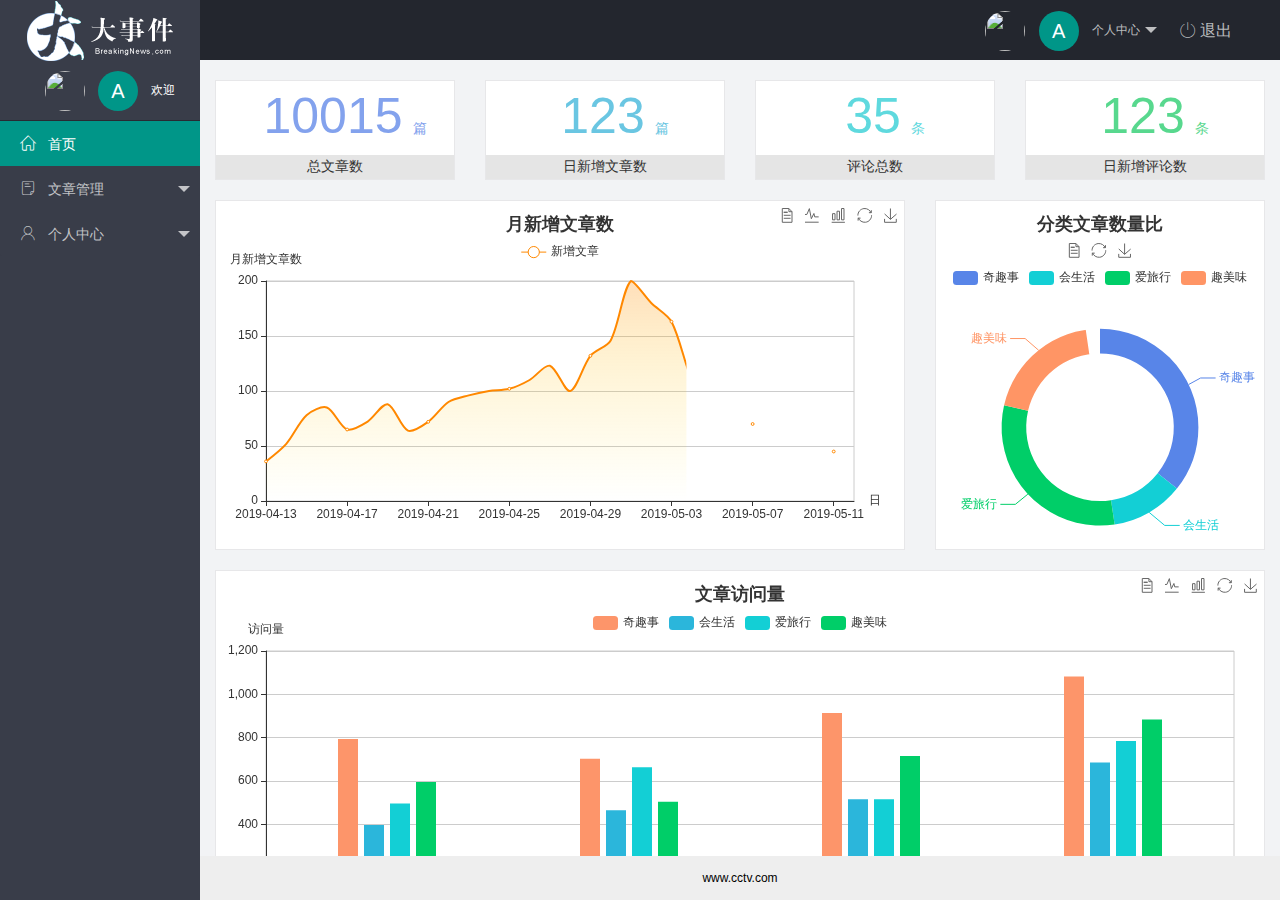
==== commit aad4fa0a: "完成个人中心功能" ====
--- a/index.html
+++ b/index.html
@@ -40,9 +40,9 @@
               个人中心
             </a>
             <dl class="layui-nav-child">
-              <dd><a href="">基本资料</a></dd>
-              <dd><a href="">更换头像</a></dd>
-              <dd><a href="">重置密码</a></dd>
+              <dd><href="/user/user_info.html" target="fm">基本资料</a></dd>
+              <dd><a href="/user/user_avatar.html" target="fm">更换头像</a></dd>
+              <dd><a href="/user/user_pwd.html" target="fm">重置密码</a></dd>
             </dl>
           </li>
           <li class="layui-nav-item" lay-header-event="menuRight" lay-unselect>
@@ -74,9 +74,9 @@
             <li class="layui-nav-item">
               <a href="javascript:;"><i class="iconfont icon-user"></i> 个人中心</a>
               <dl class="layui-nav-child">
-                <dd><a href="javascript:;"><i class="layui-icon layui-icon-app"></i>  基本资料</a></dd>
-                <dd><a href="javascript:;"><i class="layui-icon layui-icon-app"></i>  更换头像</a></dd>
-                <dd><a href="javascript:;"><i class="layui-icon layui-icon-app"></i>  重置密码</a></dd>                
+                <dd><a href="/user/user_info.html" target="fm"><i class="layui-icon layui-icon-app"></i>  基本资料</a></dd>
+                <dd><a href="/user/user_avatar.html" target="fm"><i class="layui-icon layui-icon-app"></i>  更换头像</a></dd>
+                <dd><a href="/user/user_pwd.html" target="fm"><i class="layui-icon layui-icon-app"></i>  重置密码</a></dd>                
               </dl>
             </li>
           </ul>
